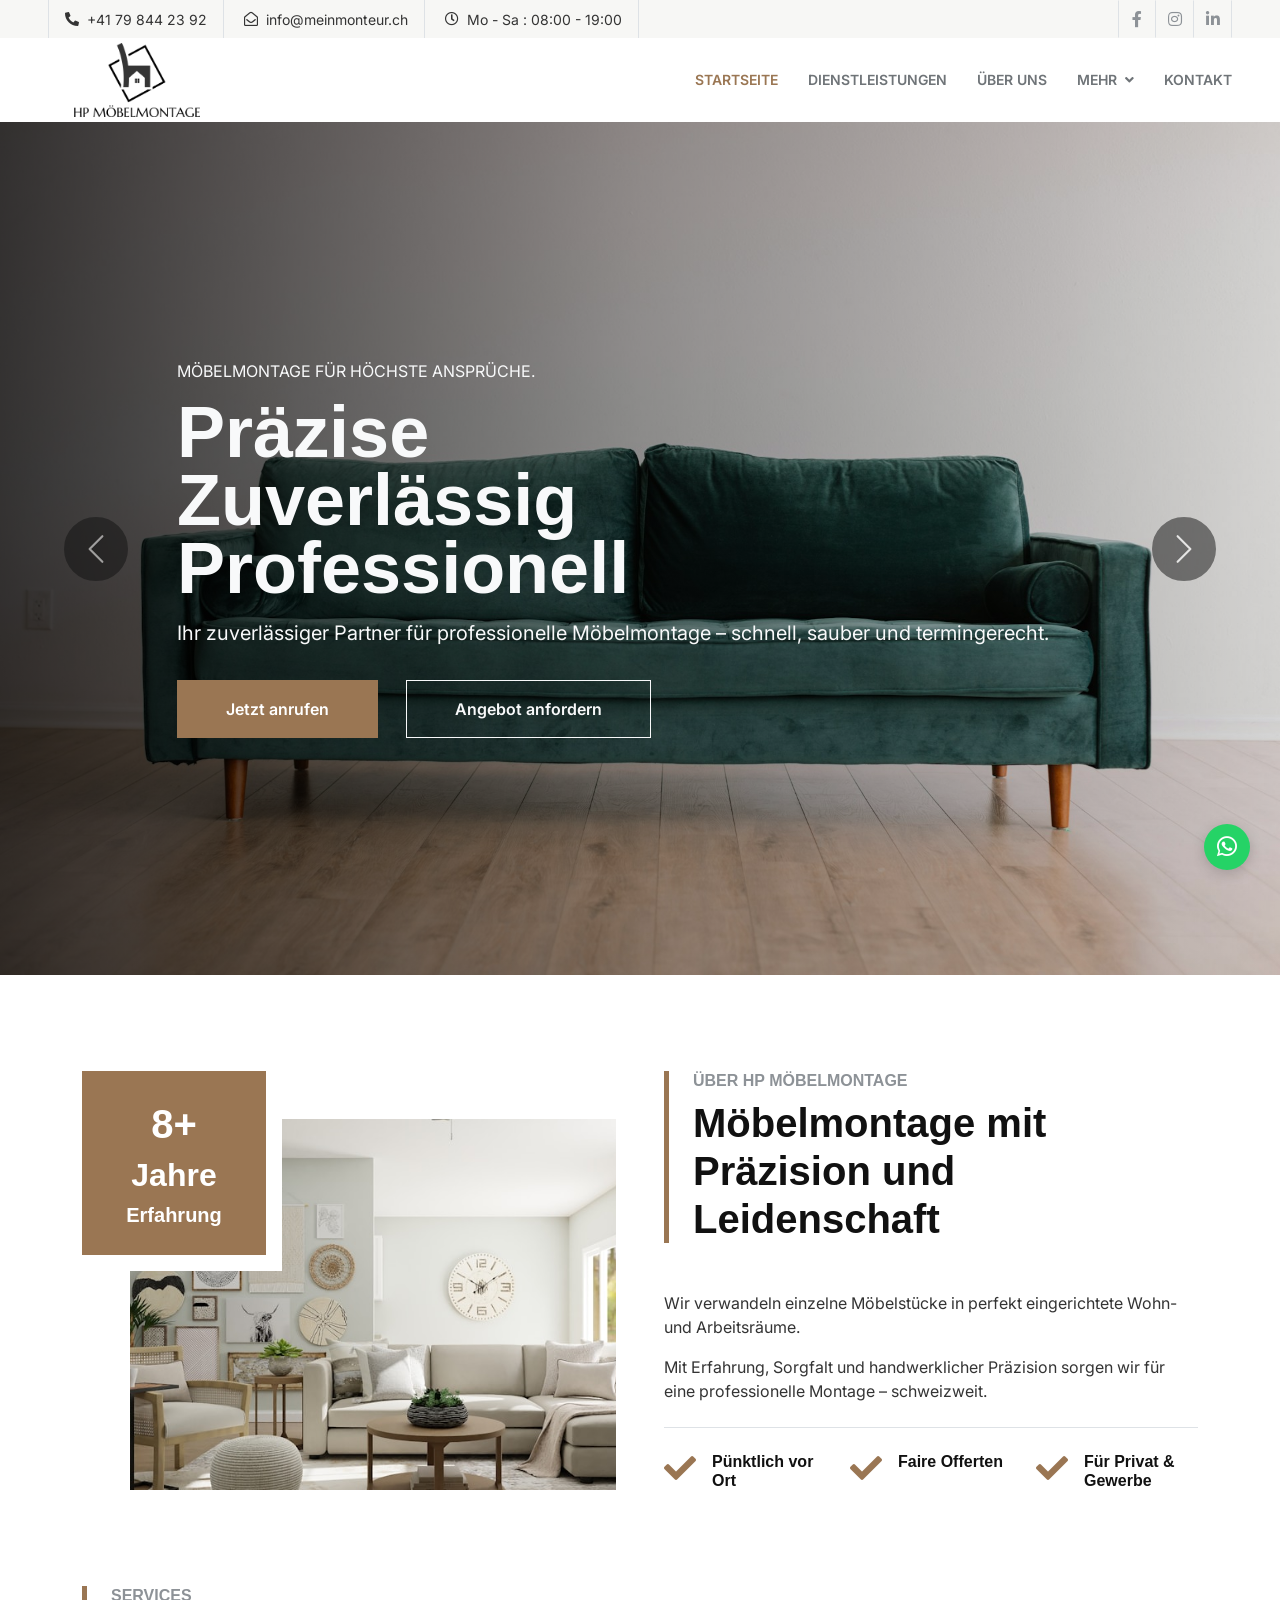
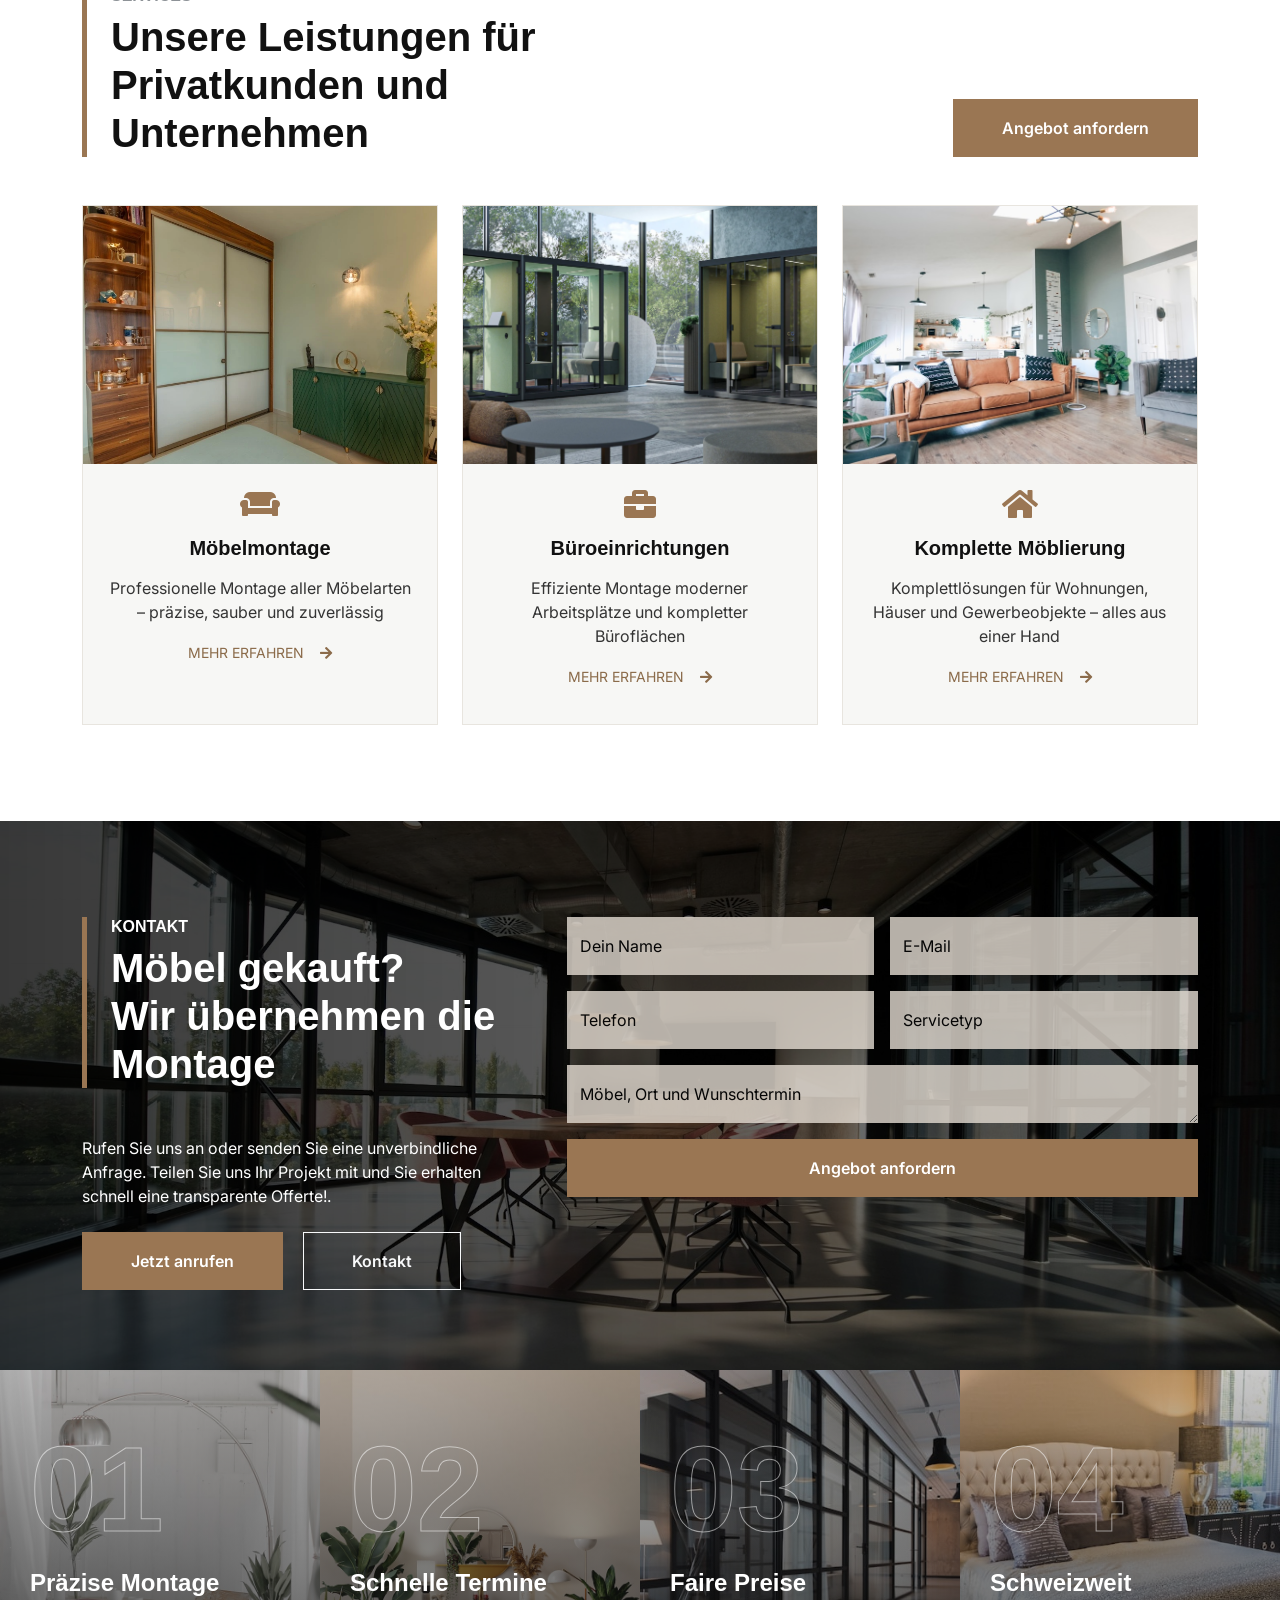
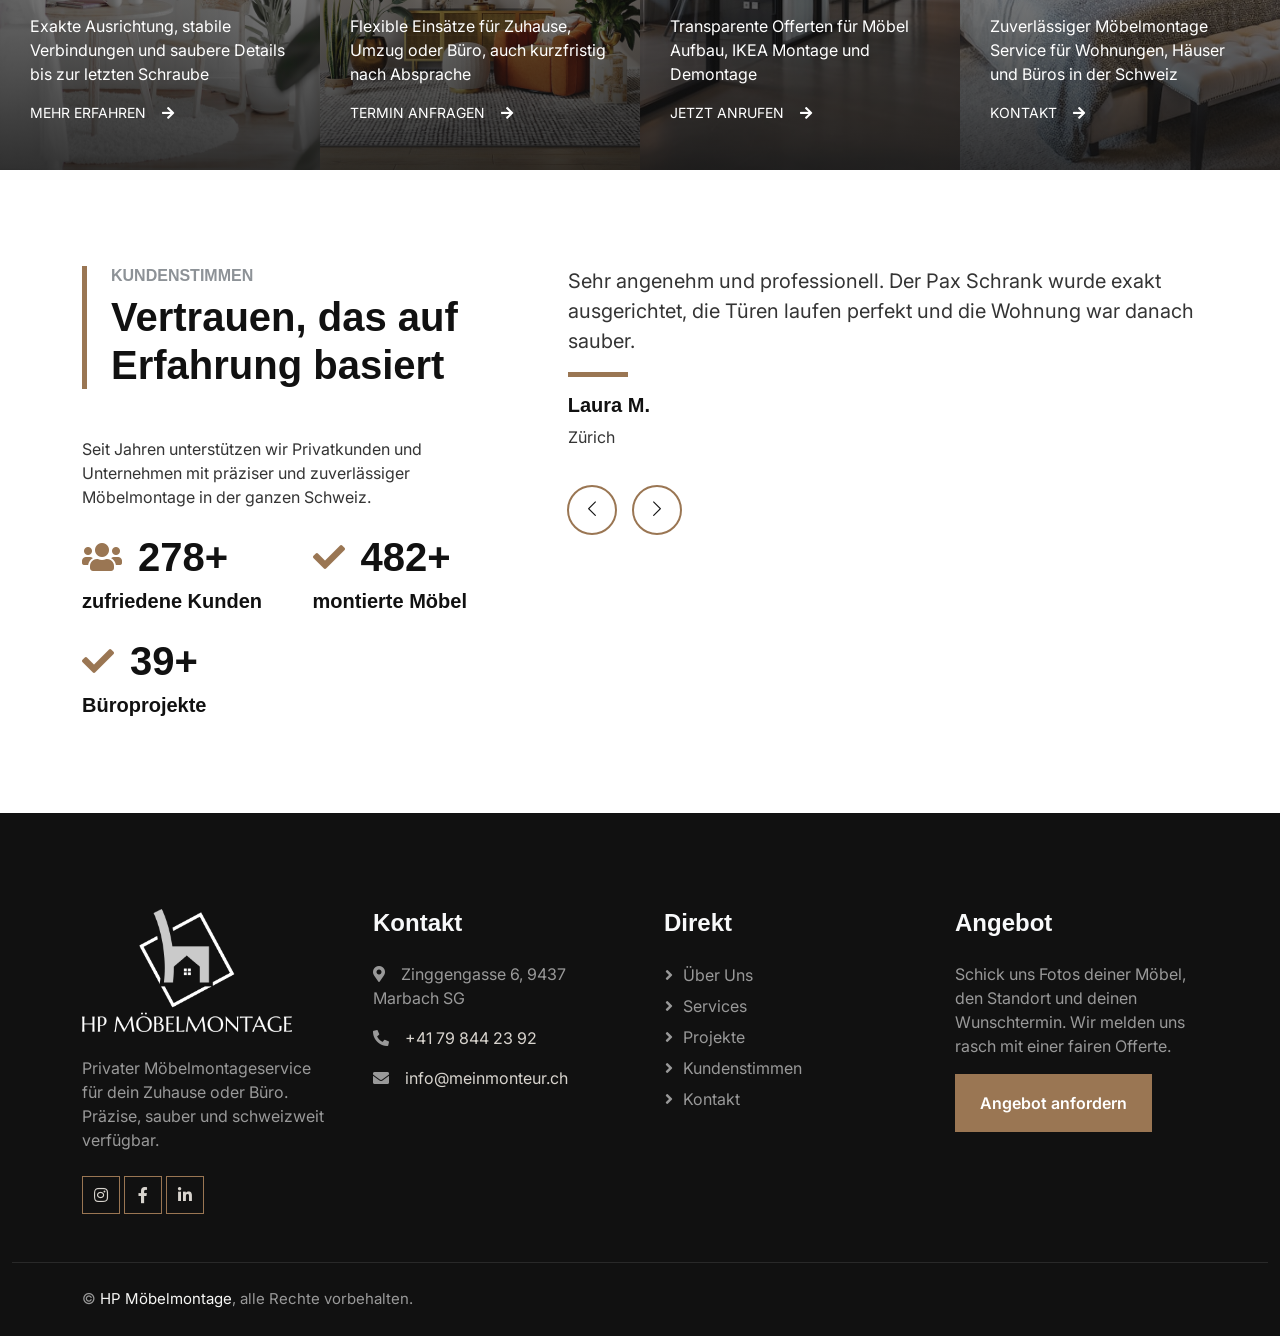
==== index.html @ d6730fd9 "Novi update finalne dorade" ====
<!DOCTYPE html>
<html lang="de-CH">
  <head>
    <meta charset="utf-8" />
    <title>HP Möbelmontage | Möbelmontage Schweiz</title>
    <meta content="width=device-width, initial-scale=1.0" name="viewport" />
    <meta content="Möbelmontage Schweiz, Möbelmonteur, Möbelmontage Service, IKEA Montage, Möbel Aufbau, Schrankmontage, Büroeinrichtung" name="keywords" />
    <meta content="HP Möbelmontage ist dein privater Möbelmontageservice in der Schweiz: schnell, zuverlässig und preiswert für Zuhause und Büro." name="description" />
    <meta property="og:title" content="HP Möbelmontage | Möbelmontage Schweiz" />
    <meta property="og:description" content="HP Möbelmontage ist dein privater Möbelmontageservice in der Schweiz: schnell, zuverlässig und preiswert für Zuhause und Büro." />
    <meta property="og:type" content="website" />
    <meta property="og:image" content="img/carousel-1.jpg" />

    <!-- Favicon -->
    <link href="img/favicon.svg" rel="icon" />

    <!-- Google Web Fonts -->
    <link rel="preconnect" href="https://fonts.googleapis.com" />
    <link rel="preconnect" href="https://fonts.gstatic.com" crossorigin />
    <link
      href="https://fonts.googleapis.com/css2?family=Inter:wght@400;500;600;700;800&display=swap"
      rel="stylesheet"
    />

    <!-- Icon Font Stylesheet -->
    <link
      href="https://cdnjs.cloudflare.com/ajax/libs/font-awesome/5.10.0/css/all.min.css"
      rel="stylesheet"
    />
    <link
      href="https://cdn.jsdelivr.net/npm/bootstrap-icons@1.4.1/font/bootstrap-icons.css"
      rel="stylesheet"
    />

    <!-- Libraries Stylesheet -->
    <link href="lib/animate/animate.min.css" rel="stylesheet" />
    <link href="lib/owlcarousel/assets/owl.carousel.min.css" rel="stylesheet" />

    <!-- Customized Bootstrap Stylesheet -->
    <link href="css/bootstrap.min.css" rel="stylesheet" />

    <!-- Template Stylesheet -->
    <link href="css/style.css" rel="stylesheet" />
    <script type="application/ld+json">
      {
        "@context": "https://schema.org",
        "@type": "LocalBusiness",
        "name": "HP Möbelmontage",
        "description": "HP Möbelmontage ist dein privater Möbelmontageservice in der Schweiz: schnell, zuverlässig und preiswert für Zuhause und Büro.",
        "url": "https://meinmonteur.ch/",
        "telephone": "+41 79 844 23 92",
        "email": "info@meinmonteur.ch",
        "areaServed": "CH",
        "address": {"@type": "PostalAddress", "streetAddress": "Zinggengasse 6", "postalCode": "9437", "addressLocality": "Marbach", "addressRegion": "SG", "addressCountry": "CH"},
        "serviceType": ["Möbelmontage Schweiz", "IKEA Montage", "Möbel Aufbau", "Schrankmontage", "Büroeinrichtung"]
      }
    </script>
  </head>

  <body>
    <!-- Spinner Start -->
    <div
      id="spinner"
      class="show bg-white position-fixed translate-middle w-100 vh-100 top-50 start-50 d-flex align-items-center justify-content-center"
    >
      <div class="spinner-grow text-primary" role="status"></div>
    </div>
    <!-- Spinner End -->

    <!-- Topbar Start -->
    <div class="container-fluid bg-light p-0">
      <div class="row gx-0 d-none d-lg-flex">
        <div class="col-lg-8 px-5 text-start">
          <div class="h-100 d-inline-flex align-items-center border-start border-end px-3">
            <small class="fa fa-phone-alt me-2"></small>
            <small>+41 79 844 23 92</small>
          </div>
          <div class="h-100 d-inline-flex align-items-center border-end px-3">
            <small class="far fa-envelope-open me-2"></small>
            <small>info@meinmonteur.ch</small>
          </div>
          <div class="h-100 d-inline-flex align-items-center border-end px-3">
            <small class="far fa-clock me-2"></small>
            <small>Mo - Sa : 08:00 - 19:00</small>
          </div>
        </div>
        <div class="col-lg-4 px-5 text-end">
          <div class="h-100 d-inline-flex align-items-center">
            <a class="btn btn-square border-end border-start" href="#"><i class="fab fa-facebook-f"></i></a>
            <a class="btn btn-square border-end" href="#"><i class="fab fa-instagram"></i></a>
            <a class="btn btn-square border-end" href="#"><i class="fab fa-linkedin-in"></i></a>
          </div>
        </div>
      </div>
    </div>
    <!-- Topbar End -->

    <!-- Navbar Start -->
    <nav class="navbar navbar-expand-lg bg-white navbar-light sticky-top px-4 px-lg-5 py-lg-0">
      <a href="index.html" class="navbar-brand d-flex align-items-center">
        <img class="brand-logo" src="img/logo/logo-web.png" alt="HP Möbelmontage Logo" />
      </a>
      <button type="button" class="navbar-toggler" data-bs-toggle="collapse" data-bs-target="#navbarCollapse">
        <span class="navbar-toggler-icon"></span>
      </button>
      <div class="collapse navbar-collapse" id="navbarCollapse">
        <div class="navbar-nav ms-auto py-3 py-lg-0">
          <a href="index.html" class="nav-item nav-link active">Startseite</a>
          <a href="service.html" class="nav-item nav-link">Dienstleistungen</a>
          <a href="about.html" class="nav-item nav-link">Über uns</a>
          <div class="nav-item dropdown">
            <a href="#" class="nav-link dropdown-toggle" data-bs-toggle="dropdown">Mehr</a>
            <div class="dropdown-menu bg-light m-0">
              <a href="moebelmontage.html" class="dropdown-item">Möbelmontage</a>
              <a href="bueroeinrichtungen.html" class="dropdown-item">Büroeinrichtungen</a>
              <a href="komplette-moeblierung.html" class="dropdown-item">Komplette Möblierung</a>
              <a href="appointment.html" class="dropdown-item">Angebot</a>
              <a href="testimonial.html" class="dropdown-item">Kundenstimmen</a>
            </div>
          </div>
          <a href="contact.html" class="nav-item nav-link">Kontakt</a>
        </div>
      </div>
    </nav>
    <!-- Navbar End -->

    <!-- Carousel Start -->
    <div class="container-fluid p-0 hero-section mb-5 wow fadeIn" data-wow-delay="0.1s">
      <div id="header-carousel" class="carousel slide" data-bs-ride="carousel">
        <div class="carousel-indicators hero-indicators">
          <button type="button" data-bs-target="#header-carousel" data-bs-slide-to="0" class="active" aria-current="true" aria-label="Slide 1"></button>
          <button type="button" data-bs-target="#header-carousel" data-bs-slide-to="1" aria-label="Slide 2"></button>
        </div>
        <div class="carousel-inner">
          <div class="carousel-item active">
            <img class="w-100" src="img/carousel-1.jpg" alt="Premium Schrankmontage in moderner Wohnung" />
            <div class="carousel-caption">
              <div class="container">
                <div class="row justify-content-center">
                  <div class="col-12 col-lg-10 hero-slide-content">
                    <div class="hero-slide-copy">
                      <p class="hero-eyebrow text-light text-uppercase animated slideInDown">MÖBELMONTAGE FÜR HÖCHSTE ANSPRÜCHE.</p>
                      <h1 class="display-2 text-light animated slideInDown">Präzise<br />Zuverlässig<br />Professionell<br /></h1>
                      <p class="hero-lead text-light animated slideInDown">Ihr zuverlässiger Partner für professionelle Möbelmontage – schnell, sauber und
termingerecht.</p>
                    </div>
                    <div class="hero-cta animated slideInDown">
                      <a href="tel:+41798442392" class="btn btn-primary py-3 px-5 me-3">Jetzt anrufen</a>
                      <a href="appointment.html" class="btn btn-outline-light py-3 px-5">Angebot anfordern</a>
                    </div>
                  </div>
                </div>
              </div>
            </div>
          </div>
          <div class="carousel-item">
            <img class="w-100" src="img/carousel-2.jpg" alt="Moderne Büroeinrichtung durch Möbelmonteur" />
            <div class="carousel-caption">
              <div class="container">
                <div class="row justify-content-center">
                  <div class="col-12 col-lg-10 hero-slide-content">
                    <div class="hero-slide-copy">
                      <p class="hero-eyebrow text-light text-uppercase animated slideInDown">Möbel Aufbau für Privatkunden und Unternehmen</p>
                      <h1 class="display-2 text-light animated slideInDown">IKEA Montage<br />Schränke<br />Büromöbel</h1>
                      <p class="hero-lead text-light animated slideInDown">Mit Präzision und Effizienz bringen wir deine Möbel in Form.</p>
                    </div>
                    <div class="hero-cta animated slideInDown">
                      <a href="tel:+41798442392" class="btn btn-primary py-3 px-5 me-3">Jetzt anrufen</a>
                      <a href="service.html" class="btn btn-outline-light py-3 px-5">Services ansehen</a>
                    </div>
                  </div>
                </div>
              </div>
            </div>
          </div>
        </div>
        <button class="carousel-control-prev" type="button" data-bs-target="#header-carousel" data-bs-slide="prev"><span class="carousel-control-prev-icon" aria-hidden="true"></span><span class="visually-hidden">Zurück</span></button>
        <button class="carousel-control-next" type="button" data-bs-target="#header-carousel" data-bs-slide="next"><span class="carousel-control-next-icon" aria-hidden="true"></span><span class="visually-hidden">Weiter</span></button>
      </div>
    </div>
    <!-- Carousel End -->

    <!-- About Start -->
    <div class="container-xxl py-5">
      <div class="container">
        <div class="row g-5">
          <div class="col-lg-6 wow fadeInUp" data-wow-delay="0.1s">
            <div class="position-relative overflow-hidden ps-5 pt-5 h-100" style="min-height: 400px">
              <img class="position-absolute w-100 h-100" src="img/about.jpg" alt="Möbelmonteur montiert hochwertige Wohnmöbel" style="object-fit: cover" />
              <div class="position-absolute top-0 start-0 bg-white pe-3 pb-3" style="width: 200px; height: 200px">
                <div class="d-flex flex-column justify-content-center text-center bg-primary h-100 p-3">
                  <h1 class="text-white">8+</h1>
                  <h2 class="text-white">Jahre</h2>
                  <h5 class="text-white mb-0">Erfahrung</h5>
                </div>
              </div>
            </div>
          </div>
          <div class="col-lg-6 wow fadeInUp" data-wow-delay="0.5s">
            <div class="h-100">
              <div class="border-start border-5 border-primary ps-4 mb-5">
                <h6 class="text-body text-uppercase mb-2">Über HP Möbelmontage</h6>
                <h1 class="display-6 mb-0">Möbelmontage mit Präzision und Leidenschaft</h1>
              </div>
              <p>Wir verwandeln einzelne Möbelstücke in perfekt eingerichtete Wohn- und Arbeitsräume.</p>
              <p class="mb-4">Mit Erfahrung, Sorgfalt und handwerklicher Präzision sorgen wir für eine professionelle
Montage – schweizweit.</p>
              <div class="border-top mt-4 pt-4">
                <div class="row g-4">
                  <div class="col-12 col-md-4 d-flex wow fadeIn" data-wow-delay="0.1s"><i class="fa fa-check fa-2x text-primary flex-shrink-0 me-3"></i><h6 class="mb-0">Pünktlich vor Ort</h6></div>
                  <div class="col-12 col-md-4 d-flex wow fadeIn" data-wow-delay="0.3s"><i class="fa fa-check fa-2x text-primary flex-shrink-0 me-3"></i><h6 class="mb-0">Faire Offerten</h6></div>
                  <div class="col-12 col-md-4 d-flex wow fadeIn" data-wow-delay="0.5s"><i class="fa fa-check fa-2x text-primary flex-shrink-0 me-3"></i><h6 class="mb-0">Für Privat & Gewerbe</h6></div>
                </div>
              </div>
            </div>
          </div>
        </div>
      </div>
    </div>
    <!-- About End -->

 

    <!-- Features Start 
    <div class="container-xxl py-5">
      <div class="container">
        <div class="row g-5">
          <div class="col-lg-6 wow fadeInUp" data-wow-delay="0.1s">
            <div class="border-start border-5 border-primary ps-4 mb-5"><h6 class="text-body text-uppercase mb-2">Warum HP Möbelmontage</h6><h1 class="display-6 mb-0">Schweizer Servicequalität für Möbel, die dauerhaft schön stehen.</h1></div>
            <p class="mb-5">Wir arbeiten diskret, strukturiert und lösungsorientiert. Dein Raum bleibt geschützt, Verpackungen werden ordentlich gebündelt und jedes Möbelstück wird geprüft, bevor wir gehen.</p>
            <div class="row gy-5 gx-4">
              <div class="col-12 col-md-6 wow fadeIn" data-wow-delay="0.1s"><div class="d-flex align-items-center mb-3"><i class="fa fa-check fa-2x text-primary flex-shrink-0 me-3"></i><h6 class="mb-0">Präzise Montage</h6></div><span>Saubere Ausrichtung von Türen, Schubladen, Fronten und Beschlägen.</span></div>
              <div class="col-12 col-md-6 wow fadeIn" data-wow-delay="0.2s"><div class="d-flex align-items-center mb-3"><i class="fa fa-check fa-2x text-primary flex-shrink-0 me-3"></i><h6 class="mb-0">Schnelle Termine</h6></div><span>Flexible Planung für neue Möbel, Umzugstage und Büroinstallationen.</span></div>
              <div class="col-12 col-md-6 wow fadeIn" data-wow-delay="0.3s"><div class="d-flex align-items-center mb-3"><i class="fa fa-check fa-2x text-primary flex-shrink-0 me-3"></i><h6 class="mb-0">Faire Preise</h6></div><span>Klare Kommunikation vor dem Einsatz, ohne unnötige Überraschungen.</span></div>
              <div class="col-12 col-md-6 wow fadeIn" data-wow-delay="0.4s"><div class="d-flex align-items-center mb-3"><i class="fa fa-check fa-2x text-primary flex-shrink-0 me-3"></i><h6 class="mb-0">Saubere Arbeit</h6></div><span>Professioneller Umgang mit Böden, Wänden und hochwertigen Oberflächen.</span></div>
            </div>
          </div>
          <div class="col-lg-6 wow fadeInUp" data-wow-delay="0.5s"><div class="position-relative overflow-hidden ps-5 pt-5 h-100" style="min-height: 400px"><img class="position-absolute w-100 h-100" src="img/feature.jpg" alt="Premium Möbelmontage in modernem Schweizer Interieur" style="object-fit: cover" /><div class="position-absolute top-0 start-0 bg-white pe-3 pb-3" style="width: 200px; height: 200px"><div class="d-flex flex-column justify-content-center text-center bg-primary h-100 p-3"><h1 class="text-white">CH</h1><h2 class="text-white">Service</h2><h5 class="text-white mb-0">schweizweit</h5></div></div></div></div>
        </div>
      </div>
    </div>
    Features End -->

    <!-- Service Start -->
    <div class="container-xxl py-5">
      <div class="container">
        <div class="row g-5 align-items-end mb-5">
          <div class="col-lg-6 wow fadeInUp" data-wow-delay="0.1s"><div class="border-start border-5 border-primary ps-4"><h6 class="text-body text-uppercase mb-2">Services</h6><h1 class="display-6 mb-0">Unsere Leistungen für Privatkunden und Unternehmen</h1></div></div>
          <div class="col-lg-6 text-lg-end wow fadeInUp" data-wow-delay="0.3s"><a class="btn btn-primary py-3 px-5" href="appointment.html">Angebot anfordern</a></div>
        </div>
        <div class="row g-4 justify-content-center">
          <div class="col-lg-4 col-md-6 wow fadeInUp" data-wow-delay="0.1s">
            <div class="service-item bg-light overflow-hidden h-100">
              <img class="img-fluid" src="img/kleidersch%C3%A4nke%20%28ormai%29%201-3%20podstranica/Screenshot%202026-06-04%20151117.png" alt="Möbelmontage durch HP Möbelmontage" />
              <div class="service-text position-relative text-center h-100 p-4">
                <i class="fa fa-couch fa-2x text-primary mb-3"></i>
                <h5 class="mb-3">Möbelmontage</h5>
                <p>Professionelle Montage aller Möbelarten – präzise, sauber und zuverlässig</p>
                <a class="small" href="moebelmontage.html">MEHR ERFAHREN<i class="fa fa-arrow-right ms-3"></i></a>
              </div>
            </div>
          </div>
          <div class="col-lg-4 col-md-6 wow fadeInUp" data-wow-delay="0.3s">
            <div class="service-item bg-light overflow-hidden h-100">
              <img class="img-fluid" src="img/b%C3%BCro%20einrichtungen%202-3%20podtranica/Screenshot%202026-06-01%20161310.png" alt="Büroeinrichtungen durch HP Möbelmontage" />
              <div class="service-text position-relative text-center h-100 p-4">
                <i class="fa fa-briefcase fa-2x text-primary mb-3"></i>
                <h5 class="mb-3">Büroeinrichtungen</h5>
                <p>Effiziente Montage moderner Arbeitsplätze und kompletter Büroflächen</p>
                <a class="small" href="bueroeinrichtungen.html">MEHR ERFAHREN<i class="fa fa-arrow-right ms-3"></i></a>
              </div>
            </div>
          </div>
          <div class="col-lg-4 col-md-6 wow fadeInUp" data-wow-delay="0.5s">
            <div class="service-item bg-light overflow-hidden h-100">
              <img class="img-fluid" src="img/team-1.jpg" alt="Komplette Möblierung durch HP Möbelmontage" />
              <div class="service-text position-relative text-center h-100 p-4">
                <i class="fa fa-home fa-2x text-primary mb-3"></i>
                <h5 class="mb-3">Komplette Möblierung</h5>
                <p>Komplettlösungen für Wohnungen, Häuser und Gewerbeobjekte – alles aus einer Hand</p>
                <a class="small" href="komplette-moeblierung.html">MEHR ERFAHREN<i class="fa fa-arrow-right ms-3"></i></a>
              </div>
            </div>
          </div>
        </div>
      </div>
    </div>
    <!-- Service End -->

    <!-- Appointment Start -->
    <div class="container-fluid appointment my-5 py-5 wow fadeIn" data-wow-delay="0.1s">
      <div class="container py-5">
        <div class="row g-5">
          <div class="col-lg-5 col-md-6 wow fadeIn" data-wow-delay="0.3s">
            <div class="border-start border-5 border-primary ps-4 mb-5"><h6 class="text-white text-uppercase mb-2">Kontakt</h6><h1 class="display-6 text-white mb-0">Möbel gekauft? <br> Wir übernehmen die Montage</h1></div>
            <p class="text-white mb-4">Rufen Sie uns an oder senden Sie eine unverbindliche Anfrage. Teilen Sie uns Ihr Projekt
mit und Sie erhalten schnell eine transparente Offerte!.</p>
            <a class="btn btn-primary py-3 px-5 me-3" href="tel:+41798442392">Jetzt anrufen</a>
            <a class="btn btn-outline-light py-3 px-5" href="contact.html">Kontakt</a>
          </div>
          <div style="color: #050505 !important;" class="col-lg-7 col-md-6 wow fadeIn" data-wow-delay="0.5s">
            <form>
              <div class="row g-3">
                <div class="col-sm-6"><div  class="form-floating"><input style="opacity: 80%; background-color: rgb(228, 220, 210) !important;" type="text" class="form-control bg-dark border-0" id="gname" placeholder="Name" /><label for="gname">Dein Name</label></div></div>
                <div class="col-sm-6"><div class="form-floating"><input style="opacity: 80%; background-color: rgb(228, 220, 210) !important;" type="email" class="form-control bg-dark border-0" id="gmail" placeholder="E-Mail" /><label for="gmail">E-Mail</label></div></div>
                <div class="col-sm-6"><div class="form-floating"><input style="opacity: 80%; background-color: rgb(228, 220, 210) !important;" type="text" class="form-control bg-dark border-0" id="cname" placeholder="Telefon" /><label for="cname">Telefon</label></div></div>
                <div class="col-sm-6"><div class="form-floating"><input style="opacity: 80%; background-color: rgb(228, 220, 210) !important;" type="text" class="form-control bg-dark border-0" id="cage" placeholder="Service" /><label for="cage">Servicetyp</label></div></div>
                <div class="col-12"><div class="form-floating"><textarea style="opacity: 80%; background-color: rgb(228, 220, 210) !important;" class="form-control bg-dark border-0" placeholder="Nachricht" id="message" style="height: 100px"></textarea><label for="message">Möbel, Ort und Wunschtermin</label></div></div>
                <div class="col-12"><button class="btn btn-primary w-100 py-3" type="submit">Angebot anfordern</button></div>
              </div>
            </form>
          </div>
        </div>
      </div>
    </div>
    <!-- Appointment End -->

    <!-- Team Start
    <div class="container-xxl py-5">
      <div class="container">
        <div class="row g-5 align-items-end mb-5">
          <div class="col-lg-6 wow fadeInUp" data-wow-delay="0.1s"><div class="border-start border-5 border-primary ps-4"><h6 class="text-body text-uppercase mb-2">Ausgewählte Projekte</h6><h1 class="display-6 mb-0">Fertig montierte Möbel für moderne Schweizer Räume.</h1></div></div>
          <div class="col-lg-6 wow fadeInUp" data-wow-delay="0.3s"><p class="mb-0">Eine ruhige Auswahl typischer Einsätze: Schrankmontage, Büroeinrichtungen, Schlafzimmermöbel und komplette Wohnlösungen.</p></div>
        </div>
        <div class="row g-4">
          <div class="col-lg-4 col-md-6 wow fadeInUp" data-wow-delay="0.1s"><div class="team-item position-relative"><img class="img-fluid" src="img/team-1.jpg" alt="Montierter Garderobenschrank in heller Wohnung" /><div class="team-text bg-white p-4"><h5>Garderobenschrank</h5><span>Zürich</span></div></div></div>
          <div class="col-lg-4 col-md-6 wow fadeInUp" data-wow-delay="0.3s"><div class="team-item position-relative"><img class="img-fluid" src="img/team-2.jpg" alt="Moderne Büroarbeitsplätze nach Möbelmontage" /><div class="team-text bg-white p-4"><h5>Büroeinrichtung</h5><span>Bern</span></div></div></div>
          <div class="col-lg-4 col-md-6 wow fadeInUp" data-wow-delay="0.5s"><div class="team-item position-relative"><img class="img-fluid" src="img/team-3.jpg" alt="Fertig aufgebautes Schlafzimmer mit Bett und Schrank" /><div class="team-text bg-white p-4"><h5>Schlafzimmer</h5><span>Luzern</span></div></div></div>
        </div>
      </div>
    </div>
      Team End -->



        <!-- Facts Start -->
    <div  style="margin-top: -5% !important;" class="container-fluid my-5 p-0">
      <div class="row g-0">
        <div class="col-xl-3 col-sm-6 wow fadeIn" data-wow-delay="0.1s"><div class="facts-item"><img src="img/fact-1.jpg" alt="Fertig montierter Einbauschrank in moderner Wohnung" /><div class="facts-overlay"><h1 class="display-1">01</h1><h4 class="text-white mb-3">Präzise Montage</h4><p class="text-white">Exakte Ausrichtung, stabile Verbindungen und saubere Details bis zur letzten Schraube</p><a class="text-white small" href="service.html">MEHR ERFAHREN<i class="fa fa-arrow-right ms-3"></i></a></div></div></div>
        <div class="col-xl-3 col-sm-6 wow fadeIn" data-wow-delay="0.3s"><div class="facts-item"><img src="img/fact-2.jpg" alt="Hochwertige Wohnzimmermöbel nach der Montage" /><div class="facts-overlay"><h1 class="display-1">02</h1><h4 class="text-white mb-3">Schnelle Termine</h4><p class="text-white">Flexible Einsätze für Zuhause, Umzug oder Büro, auch kurzfristig nach Absprache</p><a class="text-white small" href="https://wa.me/41798442392">TERMIN ANFRAGEN<i class="fa fa-arrow-right ms-3"></i></a></div></div></div>
        <div class="col-xl-3 col-sm-6 wow fadeIn" data-wow-delay="0.5s"><div class="facts-item"><img src="img/fact-3.jpg" alt="Modernes Büro mit montierten Arbeitsplätzen" /><div class="facts-overlay"><h1 class="display-1">03</h1><h4 class="text-white mb-3">Faire Preise</h4><p class="text-white">Transparente Offerten für Möbel Aufbau, IKEA Montage und Demontage</p><a class="text-white small" href="tel:+41798442392">JETZT ANRUFEN<i class="fa fa-arrow-right ms-3"></i></a></div></div></div>
        <div class="col-xl-3 col-sm-6 wow fadeIn" data-wow-delay="0.7s"><div class="facts-item"><img src="img/fact-4.jpg" alt="Schlafzimmer mit fertig aufgebautem Bett und Schrank" /><div class="facts-overlay"><h1 class="display-1">04</h1><h4 class="text-white mb-3">Schweizweit</h4><p class="text-white">Zuverlässiger Möbelmontage Service für Wohnungen, Häuser und Büros in der Schweiz</p><a class="text-white small" href="contact.html">KONTAKT<i class="fa fa-arrow-right ms-3"></i></a></div></div></div>
      </div>
    </div>
    <!-- Facts End -->

    <!-- Testimonial Start -->
    <div class="container-xxl py-5">
      <div class="container">
        <div class="row g-5">
          <div class="col-lg-5 wow fadeInUp" data-wow-delay="0.1s">
            <div class="border-start border-5 border-primary ps-4 mb-5"><h6 class="text-body text-uppercase mb-2">Kundenstimmen</h6><h1 class="display-6 mb-0">Vertrauen, das auf Erfahrung basiert</h1></div>
            <p class="mb-4">Seit Jahren unterstützen wir Privatkunden und Unternehmen mit präziser und
zuverlässiger Möbelmontage in der ganzen Schweiz.</p>
            <div class="row g-4"><div class="col-sm-6"><div class="d-flex align-items-center mb-2"><i class="fa fa-users fa-2x text-primary flex-shrink-0"></i><h1 class="ms-3 mb-0">278+</h1></div><h5 class="mb-0">zufriedene Kunden</h5></div><div class="col-sm-6"><div class="d-flex align-items-center mb-2"><i class="fa fa-check fa-2x text-primary flex-shrink-0"></i><h1 class="ms-3 mb-0">482+</h1></div><h5 class="mb-0">montierte Möbel</h5></div> <div class="col-sm-6"><div class="d-flex align-items-center mb-2"><i class="fa fa-check fa-2x text-primary flex-shrink-0"></i><h1 class="ms-3 mb-0">39+</h1></div><h5 class="mb-0">Büroprojekte</h5></div></div>
          </div>
          <div class="col-lg-7 wow fadeInUp" data-wow-delay="0.5s">
            <div class="owl-carousel testimonial-carousel">
              <div class="testimonial-item"><p class="fs-5">Sehr angenehm und professionell. Der Pax Schrank wurde exakt ausgerichtet, die Türen laufen perfekt und die Wohnung war danach sauber.</p><div class="bg-primary mb-3" style="width: 60px; height: 5px"></div><h5>Laura M.</h5><span>Zürich</span></div>
              <div class="testimonial-item"><p class="fs-5">Für unser Büro wurden mehrere Arbeitsplätze professionell montiert. Die Arbeit war sauber, termingerecht und absolut zuverlässig. Gerne wieder.</p><div class="bg-primary mb-3" style="width: 60px; height: 5px"></div><h5>Daniel R.</h5><span>Basel</span></div>
              <div class="testimonial-item"><p class="fs-5">Sehr unkomplizierter Ablauf, sehr speditiver Monteur mit hoher Arbeitsqualität – kann Herr Haris P. sehr weiterempfehlen.</p><div class="bg-primary mb-3" style="width: 60px; height: 5px"></div><h5>Sarah</h5></div>
              <div class="testimonial-item"><p class="fs-5">Der Mann ist Spitze. Sehr professionell und sehr schnell hat er den Schrank zusammengebaut. Ich kann ihn nur weiterempfehlen.</p><div class="bg-primary mb-3" style="width: 60px; height: 5px"></div><h5>Jasmin</h5></div>
              <div class="testimonial-item"><p class="fs-5">Sympathischer Typ, Haris arbeitet sauber und schnell. Top.</p><div class="bg-primary mb-3" style="width: 60px; height: 5px"></div><h5>Arbion</h5></div>
              <div class="testimonial-item"><p class="fs-5">Superfreundlicher, kompetenter Monteur. Hat die von uns gewünschte Arbeit in kürzester Zeit hervorragend erledigt! Absolut empfehlenswert!</p><div class="bg-primary mb-3" style="width: 60px; height: 5px"></div><h5>Kathrin</h5></div>
              <div class="testimonial-item"><p class="fs-5">Alles tip top, mega freundlich und saubere Arbeit! Gerne wieder! Danke für den kurzfristigen Einsatz!</p><div class="bg-primary mb-3" style="width: 60px; height: 5px"></div><h5>Nadine</h5></div>
              <div class="testimonial-item"><p class="fs-5">Der professionellste und erfahrenste Schreiner. Haris ist sorgfältig, sehr ordentlich und arbeitet schnell.</p><div class="bg-primary mb-3" style="width: 60px; height: 5px"></div><h5>Anele</h5></div>
              <div class="testimonial-item"><p class="fs-5">Sehr gut. Zuverlässig, freundlich und kompetent. Vielen Dank.</p><div class="bg-primary mb-3" style="width: 60px; height: 5px"></div><h5>Aurelia</h5></div>
              <div class="testimonial-item"><p class="fs-5">Sehr professionell und sehr gute Arbeit, macht alles sehr genau und sauber. Wir sind sehr zufrieden und empfehlen Haris weiter. Alles unkompliziert, sehr spontan und sehr sympathisch. Vielen Dank!</p><div class="bg-primary mb-3" style="width: 60px; height: 5px"></div><h5>Andrea</h5></div>
              <div class="testimonial-item"><p class="fs-5">Die Möbelmontage verlief reibungslos. Denn Haris erlebten wir als sehr pünktlich, organisiert und seine Arbeit war sehr effizient. Wir sind mit dem Endergebnis unserer fertig aufgebauten Möbel sehr zufrieden.</p><div class="bg-primary mb-3" style="width: 60px; height: 5px"></div><h5>Sanaa</h5></div>
              <div class="testimonial-item"><p class="fs-5">Hat alles hervorragend geklappt! Flexibel, pünktlich und bei der Montage definitiv ein Profi. Der Kleiderschrank war in Rekordzeit in einwandfreier Qualität aufgebaut. Vielen Dank, gerne wieder mal!</p><div class="bg-primary mb-3" style="width: 60px; height: 5px"></div><h5>Marco</h5></div>
              <div class="testimonial-item"><p class="fs-5">Unkompliziert, schnell, sauber.</p><div class="bg-primary mb-3" style="width: 60px; height: 5px"></div><h5>Lili</h5></div>
              <div class="testimonial-item"><p class="fs-5">Die Montage ist sehr gut verlaufen. Haris war sehr kompetent und freundlich. Ich bin sehr zufrieden. Wirklich empfehlenswert.</p><div class="bg-primary mb-3" style="width: 60px; height: 5px"></div><h5>Vanja</h5></div>
            </div>
          </div>
        </div>
      </div>
    </div>
    <!-- Testimonial End -->

    <!-- Footer Start -->
    <div class="container-fluid bg-dark footer mt-5 pt-5 wow fadeIn" data-wow-delay="0.1s">
      <div class="container py-5">
        <div class="row g-5">
          <div class="col-lg-3 col-md-6">
            <img class="footer-logo mb-4" src="img/logo/logo-web.png" alt="HP Möbelmontage Logo" />
            <p>Privater Möbelmontageservice für dein Zuhause oder Büro. Präzise, sauber und schweizweit verfügbar.</p>
            <div class="d-flex pt-2">
              <a class="btn btn-square btn-outline-primary me-1" href="#"><i class="fab fa-instagram"></i></a>
              <a class="btn btn-square btn-outline-primary me-1" href="#"><i class="fab fa-facebook-f"></i></a>
              <a class="btn btn-square btn-outline-primary me-0" href="#"><i class="fab fa-linkedin-in"></i></a>
            </div>
          </div>
          <div class="col-lg-3 col-md-6">
            <h4 class="text-light mb-4">Kontakt</h4>
            <p><i class="fa fa-map-marker-alt me-3"></i>Zinggengasse 6, 9437 Marbach SG</p>
            <p><i class="fa fa-phone-alt me-3"></i><a href="tel:+41798442392">+41 79 844 23 92</a></p>
            <p><i class="fa fa-envelope me-3"></i><a href="mailto:info@meinmonteur.ch">info@meinmonteur.ch</a></p>
          </div>
          <div class="col-lg-3 col-md-6">
            <h4 class="text-light mb-4">Direkt</h4>
            <a class="btn btn-link" href="about.html">Über uns</a>
            <a class="btn btn-link" href="service.html">Services</a>
            <a class="btn btn-link" href="team.html">Projekte</a>
            <a class="btn btn-link" href="testimonial.html">Kundenstimmen</a>
            <a class="btn btn-link" href="contact.html">Kontakt</a>
          </div>
          <div class="col-lg-3 col-md-6">
            <h4 class="text-light mb-4">Angebot</h4>
            <p>Schick uns Fotos deiner Möbel, den Standort und deinen Wunschtermin. Wir melden uns rasch mit einer fairen Offerte.</p>
            <a href="appointment.html" class="btn btn-primary py-3 px-4">Angebot anfordern</a>
          </div>
        </div>
      </div>
      <div class="container-fluid copyright">
        <div class="container">
          <div class="row">
            <div class="col-12 text-center text-md-start">
              &copy; <a href="index.html">HP Möbelmontage</a>, alle Rechte vorbehalten.
            </div>
          </div>
        </div>
      </div>
    </div>
    <!-- Footer End -->

    <!-- Back to Top -->
    <a href="#" class="btn btn-lg btn-primary btn-lg-square back-to-top"
      ><i class="bi bi-arrow-up"></i
    ></a>

    <!-- JavaScript Libraries -->
    <script src="https://code.jquery.com/jquery-3.4.1.min.js"></script>
    <script src="https://cdn.jsdelivr.net/npm/bootstrap@5.0.0/dist/js/bootstrap.bundle.min.js"></script>
    <script src="lib/wow/wow.min.js"></script>
    <script src="lib/easing/easing.min.js"></script>
    <script src="lib/waypoints/waypoints.min.js"></script>
    <script src="lib/owlcarousel/owl.carousel.min.js"></script>

    <!-- Template Javascript -->
    <script src="js/main.js"></script>
  </body>
</html>
---- css/style.css ----
/********** Template CSS **********/
:root {
    --primary: #9A7653;
    --secondary: #6F7478;
    --light: #F7F7F5;
    --dark: #111111;
    --wood: #8B6B4A;
    --ink: #111111;
    --line: #E8E5DF;
}

body {
    font-family: "Inter", Arial, sans-serif;
    color: #343434;
    background: #FFFFFF;
    letter-spacing: 0;
}

h1,
h2,
h3,
h4,
h5,
h6,
.navbar-brand h1 {
    color: var(--ink);
    font-weight: 700;
    letter-spacing: 0;
}

a {
    color: var(--wood);
}

a:hover {
    color: #111111;
}

.text-primary {
    color: var(--primary) !important;
}

.bg-primary {
    background-color: var(--primary) !important;
}

.border-primary {
    border-color: var(--primary) !important;
}

.bg-dark {
    background-color: var(--dark) !important;
}

.bg-light {
    background-color: var(--light) !important;
}

.back-to-top {
    position: fixed;
    display: none;
    right: 30px;
    bottom: 30px;
    z-index: 99;
}

.whatsapp-float {
    position: fixed;
    right: 30px;
    bottom: 30px;
    z-index: 99;
    display: flex;
    align-items: center;
    justify-content: center;
    width: 46px;
    height: 46px;
    background-color: #25D366;
    color: #FFFFFF;
    border-radius: 50%;
    font-size: 1.45rem;
    box-shadow: 0 4px 14px rgba(0, 0, 0, .18);
    transition: bottom .25s ease, transform .25s ease, box-shadow .25s ease;
}

.whatsapp-float.is-raised {
    bottom: 88px;
}

.whatsapp-float:hover {
    color: #FFFFFF;
    transform: translateY(-2px);
    box-shadow: 0 6px 18px rgba(0, 0, 0, .24);
}

@media (max-width: 768px) {
    .back-to-top {
        right: 20px;
        bottom: max(20px, env(safe-area-inset-bottom));
    }

    .whatsapp-float {
        right: 20px;
        bottom: max(20px, env(safe-area-inset-bottom));
        width: 44px;
        height: 44px;
        font-size: 1.35rem;
    }

    .whatsapp-float.is-raised {
        bottom: max(78px, calc(58px + env(safe-area-inset-bottom)));
    }
}


.about-quote {
    margin: 0;
    padding-left: 1rem;
    border-left: 3px solid var(--primary);
    font-size: 1.05rem;
    font-style: italic;
    line-height: 1.65;
    color: var(--ink);
}

.about-signature {
    display: block;
    max-width: 170px;
    width: 100%;
    height: auto;
}

.about-experience-badge {
    width: 200px;
    height: 200px;
}

@media (max-width: 767.98px) {
    .about-image-wrap {
        padding-top: 1.25rem !important;
        padding-left: 1.25rem !important;
    }

    .about-experience-badge {
        width: 118px;
        height: 118px;
    }

    .about-experience-badge .pe-3 {
        padding-right: 0.5rem !important;
    }

    .about-experience-badge .pb-3 {
        padding-bottom: 0.5rem !important;
    }

    .about-experience-badge .p-3 {
        padding: 0.65rem !important;
    }

    .about-experience-badge h1 {
        font-size: 1.35rem;
    }

    .about-experience-badge h2 {
        font-size: 0.95rem;
    }

    .about-experience-badge h5 {
        font-size: 0.62rem;
    }
}


/*** Spinner ***/
#spinner {
    opacity: 0;
    visibility: hidden;
    transition: opacity .5s ease-out, visibility 0s linear .5s;
    z-index: 99999;
}

#spinner.show {
    transition: opacity .5s ease-out, visibility 0s linear 0s;
    visibility: visible;
    opacity: 1;
}


/*** Button ***/
.btn {
    font-weight: 600;
    transition: .5s;
    border-radius: 0;
    letter-spacing: 0;
}

.btn.btn-primary,
.btn.btn-outline-primary:hover {
    color: #FFFFFF;
}

.btn-primary {
    background-color: var(--primary);
    border-color: var(--primary);
}

.btn-primary:hover,
.btn-primary:focus {
    background-color: #111111;
    border-color: #111111;
}

.btn-outline-primary {
    color: var(--primary);
    border-color: var(--primary);
}

.btn-outline-light:hover {
    color: var(--dark);
}

.btn-square {
    width: 38px;
    height: 38px;
}

.btn-sm-square {
    width: 32px;
    height: 32px;
}

.btn-lg-square {
    width: 48px;
    height: 48px;
}

.btn-square,
.btn-sm-square,
.btn-lg-square {
    padding: 0;
    display: flex;
    align-items: center;
    justify-content: center;
    font-weight: normal;
}


/*** Navbar ***/
.navbar.sticky-top {
    top: -100px;
    transition: .5s;
}

.brand-logo {
    display: block;
    width: 178px;
    height: 74px;
    object-fit: contain;
}

.footer-logo {
    display: block;
    width: 210px;
    max-width: 100%;
    height: auto;
    filter: invert(1);
}

.navbar .navbar-nav .nav-link {
    margin-left: 30px;
    padding: 25px 0;
    color: var(--secondary);
    font-size: 14px;
    font-weight: 600;
    text-transform: uppercase;
    outline: none;
}

.navbar .navbar-nav .nav-link:hover,
.navbar .navbar-nav .nav-link.active {
    color: var(--primary);
}

.navbar .dropdown-toggle::after {
    border: none;
    content: "\f107";
    font-family: "Font Awesome 5 Free";
    font-weight: 900;
    vertical-align: middle;
    margin-left: 8px;
}

@media (max-width: 991.98px) {
    .brand-logo {
        width: 100px;
        height: 60px;
    }

    .navbar .navbar-nav .nav-link  {
        margin-left: 0;
        padding: 10px 0;
    }

    .navbar .navbar-nav {
        margin-top: 25px;
        border-top: 1px solid #EEEEEE;
    }
}

@media (min-width: 992px) {
    .navbar .nav-item .dropdown-menu {
        display: block;
        border: none;
        margin-top: 0;
        top: 150%;
        right: 0;
        opacity: 0;
        visibility: hidden;
        transition: .5s;
    }

    .navbar .nav-item:hover .dropdown-menu {
        top: 100%;
        visibility: visible;
        transition: .5s;
        opacity: 1;
    }
}


/*** Header ***/
.carousel-caption {
    top: 0;
    left: 0;
    right: 0;
    bottom: 0;
    display: flex;
    align-items: center;
    text-align: start;
    background: linear-gradient(90deg, rgba(0, 0, 0, .76), rgba(0, 0, 0, .36), rgba(0, 0, 0, .12));
    z-index: 1;
}

#header-carousel .carousel-item img {
    min-height: 720px;
    object-fit: cover;
}

.carousel-caption h1 {
    font-weight: 800;
    line-height: .94;
}

.hero-cta {
    display: flex;
    flex-wrap: wrap;
    align-items: center;
    gap: 0.75rem;
}

.hero-indicators {
    display: none;
}

.hero-eyebrow {
    margin-bottom: 1rem;
}

.hero-slide-copy h1 {
    margin-bottom: 1rem !important;
}

.hero-lead {
    font-size: 1.25rem;
    margin-bottom: 1.5rem;
    padding-bottom: 0.5rem;
}

.carousel-control-prev,
.carousel-control-next {
    width: 15%;
}

.carousel-control-prev-icon,
.carousel-control-next-icon {
    width: 4rem;
    height: 4rem;
    background-color: var(--dark);
    border: 15px solid var(--dark);
    border-radius: 50%;
}

.carousel-caption .breadcrumb-item+.breadcrumb-item::before {
    content: "\f111";
    font-family: "Font Awesome 5 Free";
    font-weight: 900;
    color: var(--primary);
}

@media (max-width: 768px) {
    .hero-section {
        margin-bottom: 2rem !important;
    }

    #header-carousel,
    #header-carousel .carousel-inner,
    #header-carousel .carousel-item {
        min-height: 82svh;
    }

    #header-carousel .carousel-item {
        position: relative;
    }
    
    #header-carousel .carousel-item img {
        position: absolute;
        inset: 0;
        width: 100%;
        height: 100%;
        object-fit: cover;
        object-position: center 28%;
        min-height: 100svh;
    }

    .carousel-caption {
        background: linear-gradient(
            to top,
            rgba(0, 0, 0, .92) 0%,
            rgba(0, 0, 0, .72) 32%,
            rgba(0, 0, 0, .28) 58%,
            rgba(0, 0, 0, .08) 100%
        );
        align-items: flex-end;
        justify-content: flex-end;
        padding: 0 0 max(2rem, env(safe-area-inset-bottom));
    }

    .carousel-caption .container {
        padding-left: 1.75rem;
        padding-right: 1.75rem;
    }

    .carousel-caption .hero-slide-content {
        display: flex;
        flex-direction: column;
        gap: 1.75rem;
        width: 100%;
        max-width: none;
        padding-bottom: 0.25rem;
    }

    .carousel-caption .hero-slide-copy {
        display: flex;
        flex-direction: column;
        gap: 1.1rem;
    }

    .carousel-caption .hero-slide-copy h1 {
        margin-bottom: 0 !important;
    }

    .carousel-caption .hero-eyebrow {
        display: flex;
        align-items: center;
        gap: 0.75rem;
        margin: 0;
        font-size: 0.65rem;
        font-weight: 600;
        line-height: 1.45;
        letter-spacing: 0.12em;
        color: rgba(255, 255, 255, .88) !important;
    }

    .carousel-caption .hero-eyebrow::before {
        content: "";
        width: 1.75rem;
        height: 2px;
        background: var(--primary);
        flex-shrink: 0;
    }

    .carousel-caption h1 {
        font-size: clamp(2rem, 9.5vw, 2.65rem);
        line-height: 1.08;
        margin: 0 !important;
        letter-spacing: -0.02em;
    }

    .carousel-caption .hero-lead {
        margin: 0;
        padding: 0;
        max-width: 20rem;
        font-size: 1rem;
        line-height: 1.65;
        color: rgba(255, 255, 255, .82) !important;
    }

    .carousel-caption .hero-cta {
        display: grid;
        grid-template-columns: repeat(2, minmax(0, 1fr));
        gap: 0.75rem;
        width: 100%;
        max-width: none;
        margin-bottom: 2.25rem;
    }

    .carousel-caption .hero-cta .btn {
        display: inline-flex;
        justify-content: center;
        align-items: center;
        width: 100%;
        min-height: 3rem;
        margin: 0 !important;
        padding: 0.7rem 0.75rem !important;
        font-size: 0.8125rem;
        font-weight: 600;
        line-height: 1.25;
        text-align: center;
    }

    .carousel-caption .hero-cta .btn-primary {
        box-shadow: 0 10px 24px rgba(0, 0, 0, .22);
    }

    .carousel-caption .hero-cta .btn-outline-light {
        background: rgba(255, 255, 255, .1);
        border-color: rgba(255, 255, 255, .45);
        color: #FFFFFF;
        backdrop-filter: blur(4px);
    }

    .hero-indicators {
        display: flex;
        justify-content: center;
        gap: 0.45rem;
        margin: 0;
        bottom: max(1.1rem, env(safe-area-inset-bottom));
        z-index: 4;
    }

    .hero-indicators [data-bs-target] {
        width: 1.65rem;
        height: 3px;
        margin: 0;
        border: 0;
        border-radius: 999px;
        opacity: .45;
        background-color: #FFFFFF;
        transition: width .25s ease, opacity .25s ease;
    }

    .hero-indicators .active {
        width: 2.35rem;
        opacity: 1;
    }

    .carousel-control-prev,
    .carousel-control-next {
        display: none;
    }

    .facts-item {
        aspect-ratio: 3 / 4;
    }

    .facts-overlay {
        padding: 1.5rem;
    }

    .facts-overlay h1 {
        font-size: 64px;
    }
}

@media (max-width: 380px) {
    .carousel-caption .hero-cta {
        grid-template-columns: 1fr;
    }

    .carousel-caption .hero-cta .btn {
        font-size: 0.875rem;
        padding: 0.8rem 1.15rem !important;
    }
}

@media (max-width: 767.98px) {
    a.btn.me-3 {
        display: block;
        width: 100%;
        margin-right: 0 !important;
        margin-bottom: 0.75rem;
        text-align: center;
    }

    a.btn.me-3 + a.btn {
        display: block;
        width: 100%;
        text-align: center;
    }

    .hero-cta a.btn.me-3,
    .hero-cta a.btn.me-3 + a.btn {
        display: inline-flex;
        width: 100%;
        margin-bottom: 0;
        text-align: center;
    }
}

.page-header {
    background: linear-gradient(rgba(0, 0, 0, .70), rgba(0, 0, 0, .55)), url(../img/carousel-1.jpg) center center no-repeat;
    background-size: cover;
}

.page-header .breadcrumb-item+.breadcrumb-item::before {
    color: #999999;
}


/*** Facts ***/
.facts-item {
    position: relative;
    width: 100%;
    aspect-ratio: 4 / 5;
    overflow: hidden;
}

.facts-item img {
    position: absolute;
    inset: 0;
    width: 100%;
    height: 100%;
    object-fit: cover;
    object-position: center;
}

.facts-overlay {
    position: absolute;
    padding: 30px;
    width: 100%;
    height: 100%;
    top: 0;
    left: 0;
    display: flex;
    flex-direction: column;
    justify-content: center;
    background: linear-gradient(180deg, rgba(17, 17, 17, .22), rgba(17, 17, 17, .84));
}

.facts-overlay h1 {
    font-size: 120px;
    color: transparent;
    -webkit-text-stroke: 1px rgba(255, 255, 255, .52);
}

.facts-overlay a:hover {
    color: var(--primary) !important;
}


/*** Service ***/
.service-text::before {
    position: absolute;
    content: "";
    width: 100%;
    height: 0;
    top: 0;
    left: 0;
    background: var(--dark);
    opacity: 0;
    transition: .5s;
}

.service-item:hover .service-text::before {
    height: 100%;
    opacity: 1;
}

.service-text * {
    position: relative;
    transition: .5s;
    z-index: 1;
}

.service-item:hover .service-text * {
    color: #FFFFFF !important;
}

.service-item,
.team-item {
    border: 1px solid var(--line);
}

.service-item img {
    width: 100%;
    aspect-ratio: 11 / 8;
    object-fit: cover;
}

.service-text {
    min-height: 260px;
}

.service-detail p {
    font-size: 17px;
    line-height: 1.8;
}

.service-detail-hero,
.service-detail-gallery {
    width: 100%;
    object-fit: cover;
    border: 1px solid var(--line);
}

.service-detail-hero {
    aspect-ratio: 4 / 3;
}

.service-detail-gallery {
    aspect-ratio: 16 / 11;
}

.service-check-list li {
    padding: 8px 0;
    color: #252525;
    font-weight: 500;
    border-bottom: 1px solid var(--line);
}


/*** Appointment ***/
.appointment {
    background: linear-gradient(90deg, rgba(0, 0, 0, .78), rgba(0, 0, 0, .50)), url(../img/carousel-2.jpg) center center no-repeat;
    background-size: cover;
}


/*** Team ***/
.team-text {
    position: absolute;
    width: 75%;
    bottom: 30px;
    left: 0;
    transition: .5s;
    border-top: 3px solid var(--primary);
}

.team-item:hover .team-text {
    width: 100%;
}

.team-text * {
    transition: .5s;
}

.team-item:hover .team-text * {
    color: var(--primary);
}

.team-item img {
    width: 100%;
    aspect-ratio: 11 / 13;
    object-fit: cover;
}


/*** Testimonial ***/
.testimonial-carousel .owl-item img {
    width: 100px;
    height: 100px;
}

.testimonial-carousel .owl-nav {
    margin-top: 30px;
    display: flex;
    justify-content: start;
}

.testimonial-carousel .owl-nav .owl-prev,
.testimonial-carousel .owl-nav .owl-next {
    margin-right: 15px;
    width: 50px;
    height: 50px;
    display: flex;
    align-items: center;
    justify-content: center;
    color: var(--dark);
    border: 2px solid var(--primary);
    border-radius: 50%;
    font-size: 18px;
    transition: .5s;
}

.testimonial-carousel .owl-nav .owl-prev:hover,
.testimonial-carousel .owl-nav .owl-next:hover {
    color: #FFFFFF;
    background: var(--primary);
}


/*** Footer ***/
.footer {
    color: #999999;
}

.footer a {
    color: #D8D4CE;
}

.footer .btn.btn-link {
    display: block;
    margin-bottom: 5px;
    padding: 0;
    text-align: left;
    color: #999999;
    font-weight: normal;
    text-transform: capitalize;
    transition: .3s;
}

.footer .btn.btn-link::before {
    position: relative;
    content: "\f105";
    font-family: "Font Awesome 5 Free";
    font-weight: 900;
    color: #999999;
    margin-right: 10px;
}

.footer .btn.btn-link:hover {
    color: var(--light);
    letter-spacing: 1px;
    box-shadow: none;
}

.footer .copyright {
    padding: 25px 0;
    font-size: 15px;
    border-top: 1px solid rgba(256, 256, 256, .1);
}

.footer .copyright a {
    color: var(--light);
}

.footer .copyright a:hover {
    color: var(--primary);
}

.form-control {
    border-radius: 0;
}

.form-control:focus {
    border-color: var(--primary);
    box-shadow: 0 0 0 .2rem rgba(154, 118, 83, .16);
}
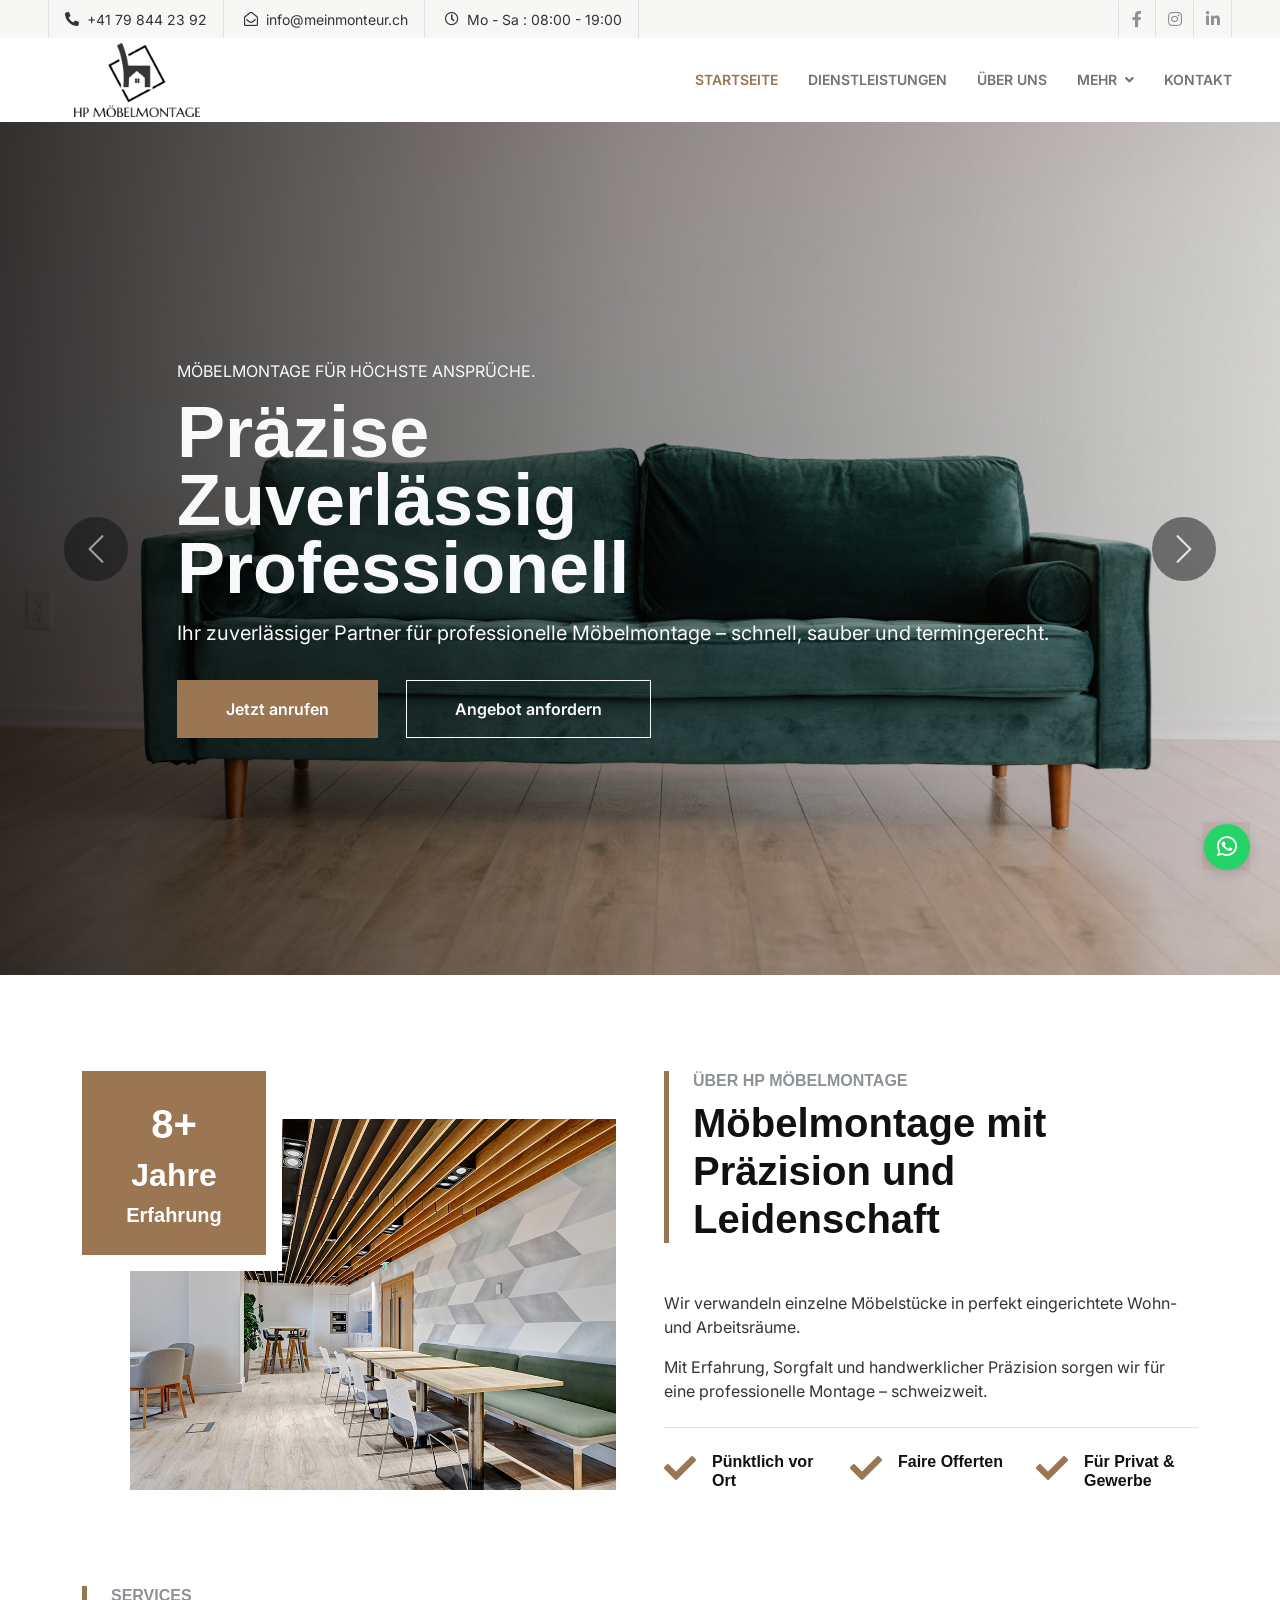
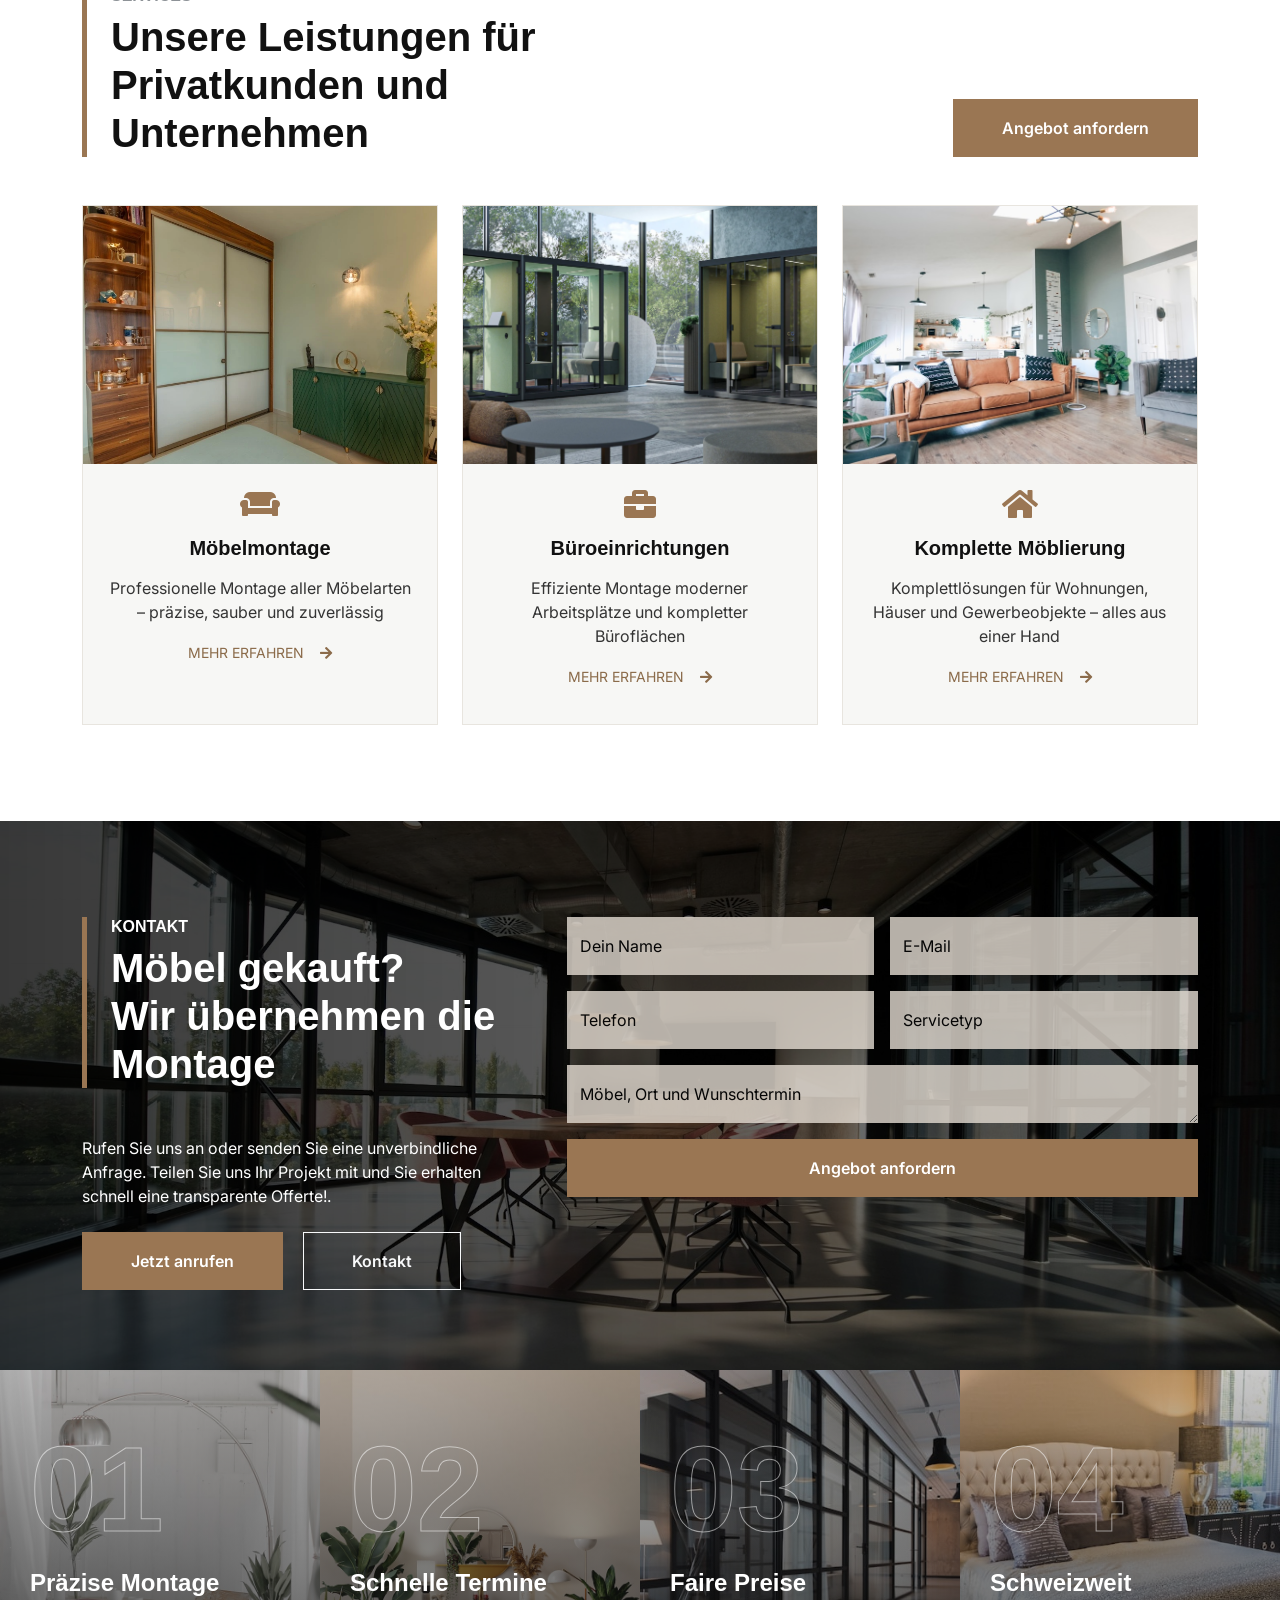
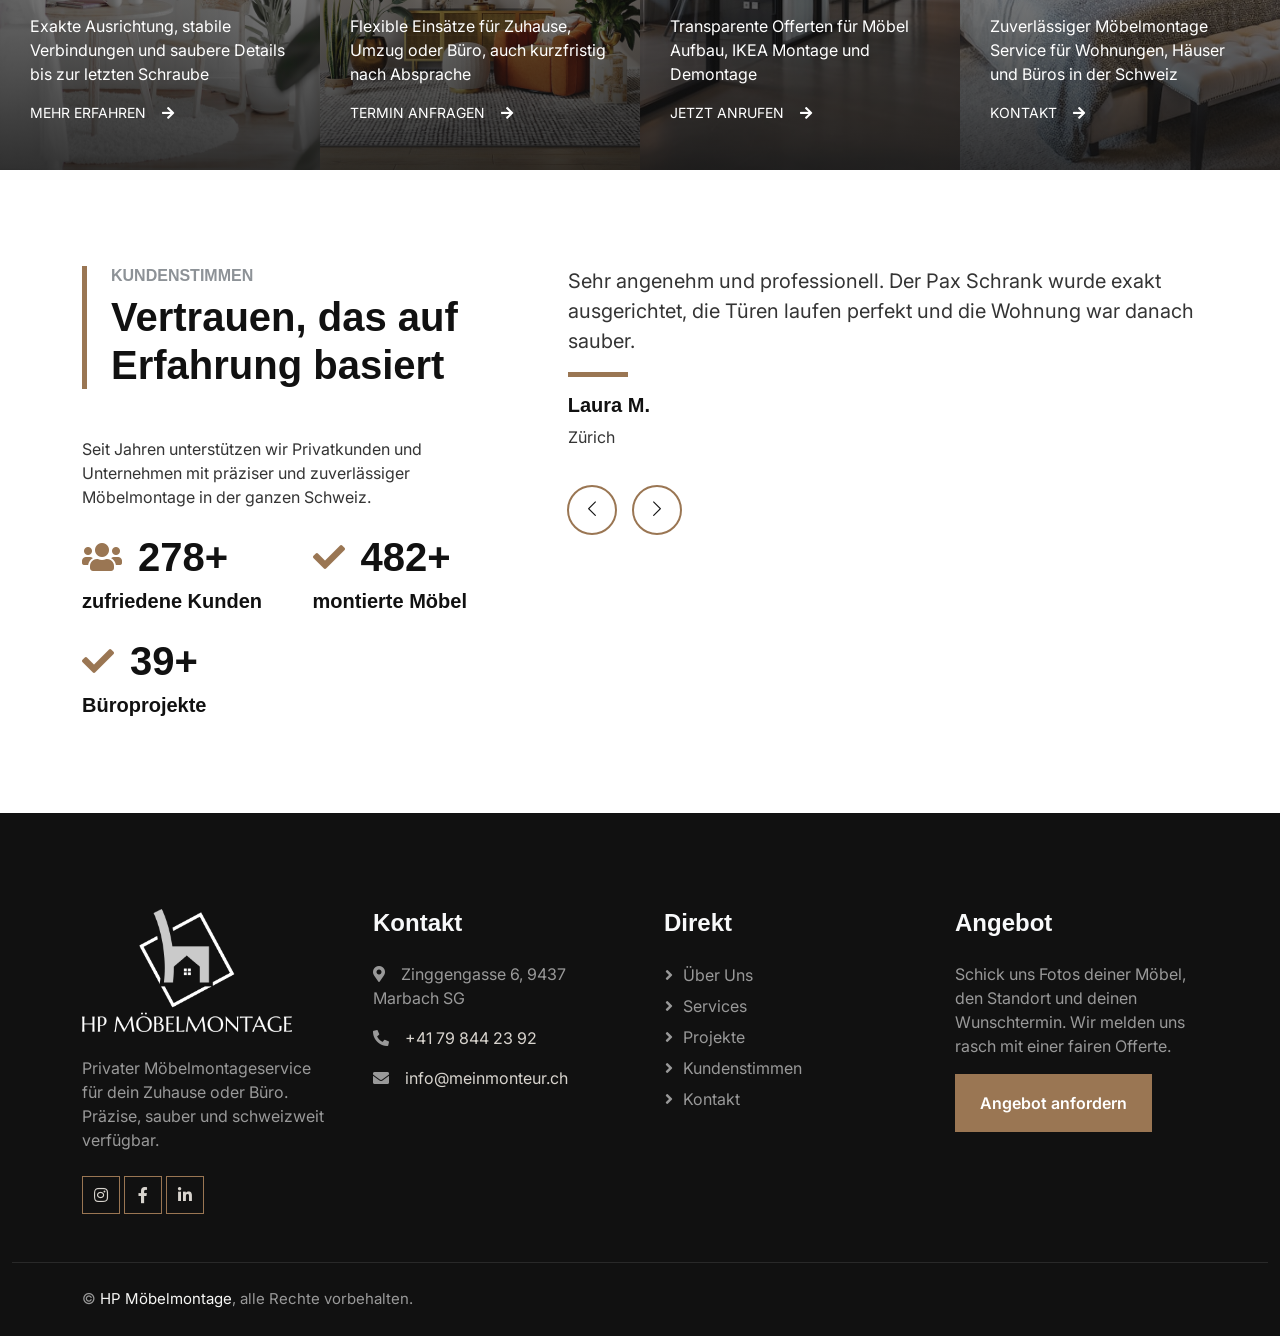
==== commit 4b52e380: "nova slika" ====
--- a/index.html
+++ b/index.html
@@ -186,7 +186,7 @@
         <div class="row g-5">
           <div class="col-lg-6 wow fadeInUp" data-wow-delay="0.1s">
             <div class="position-relative overflow-hidden ps-5 pt-5 h-100" style="min-height: 400px">
-              <img class="position-absolute w-100 h-100" src="img/about.jpg" alt="Möbelmonteur montiert hochwertige Wohnmöbel" style="object-fit: cover" />
+              <img class="position-absolute w-100 h-100" src="img/s4.jpg" alt="Möbelmonteur montiert hochwertige Wohnmöbel" style="object-fit: cover" />
               <div class="position-absolute top-0 start-0 bg-white pe-3 pb-3" style="width: 200px; height: 200px">
                 <div class="d-flex flex-column justify-content-center text-center bg-primary h-100 p-3">
                   <h1 class="text-white">8+</h1>
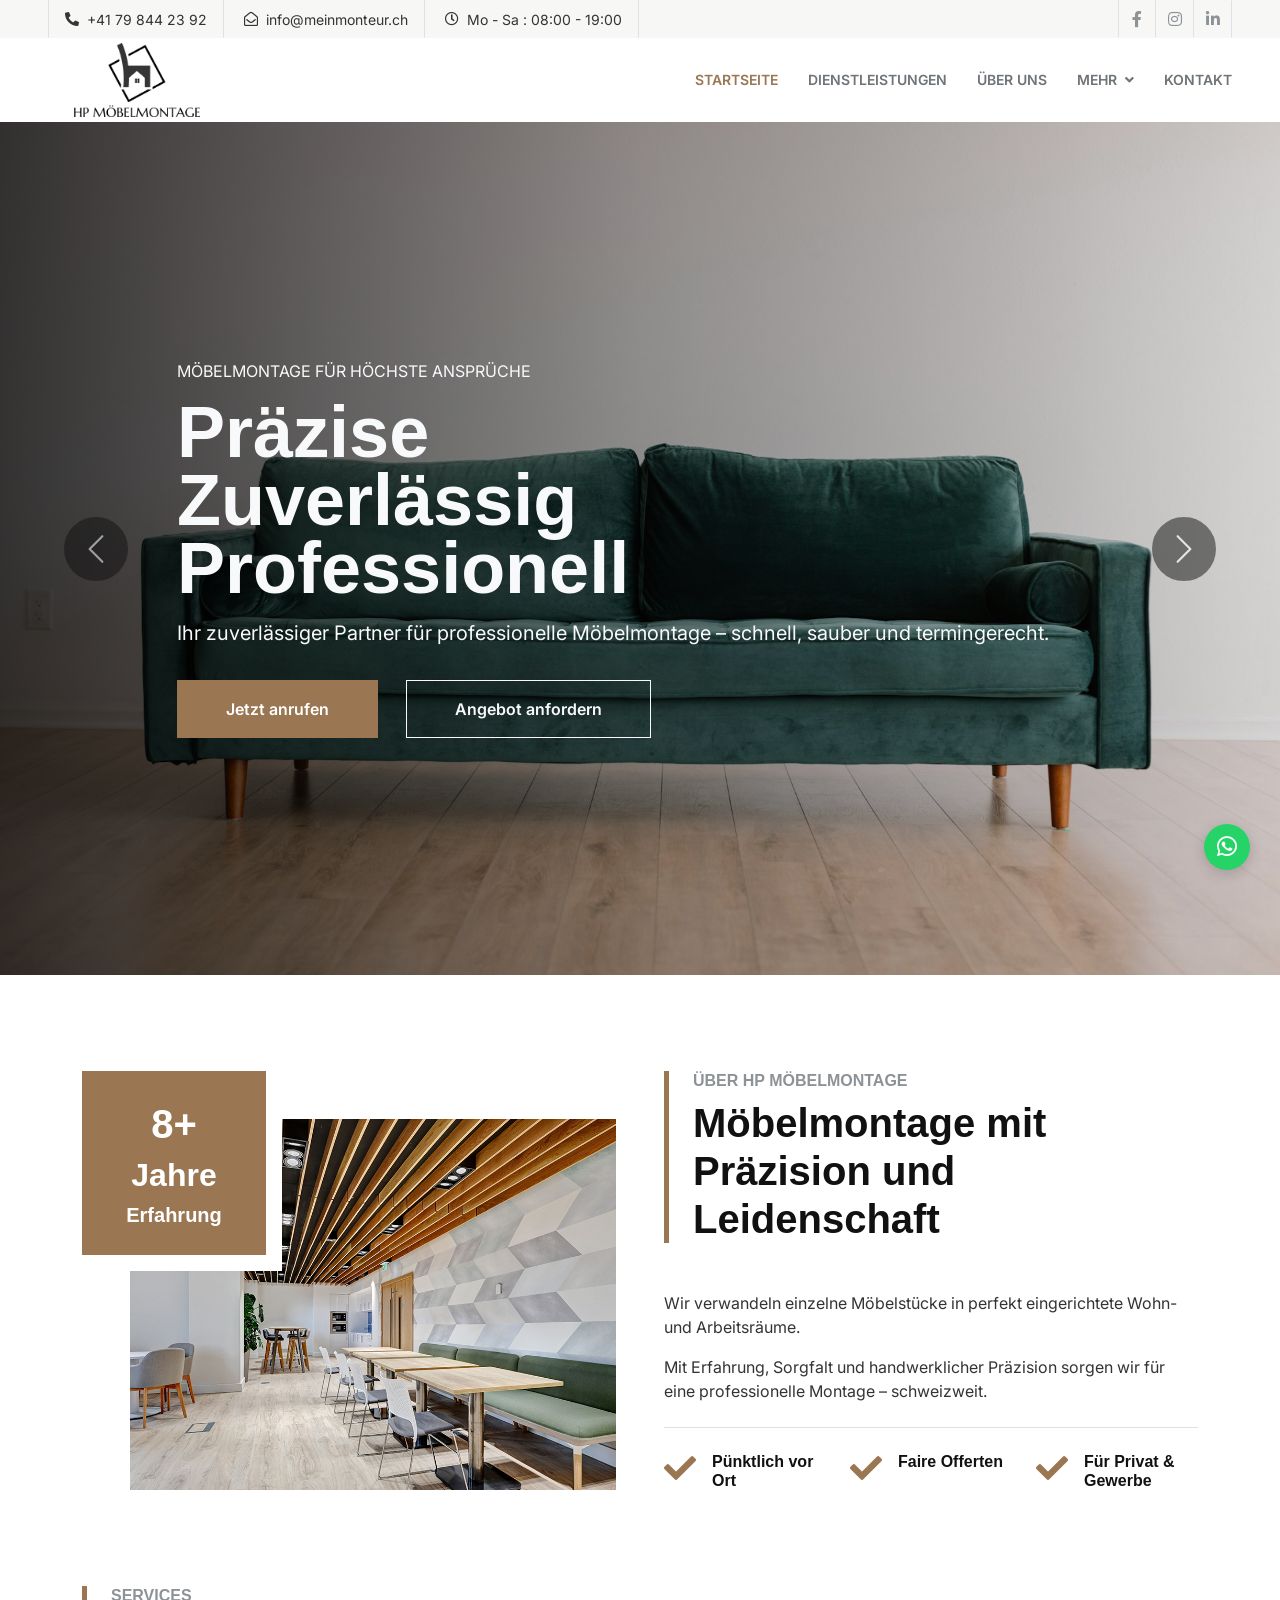
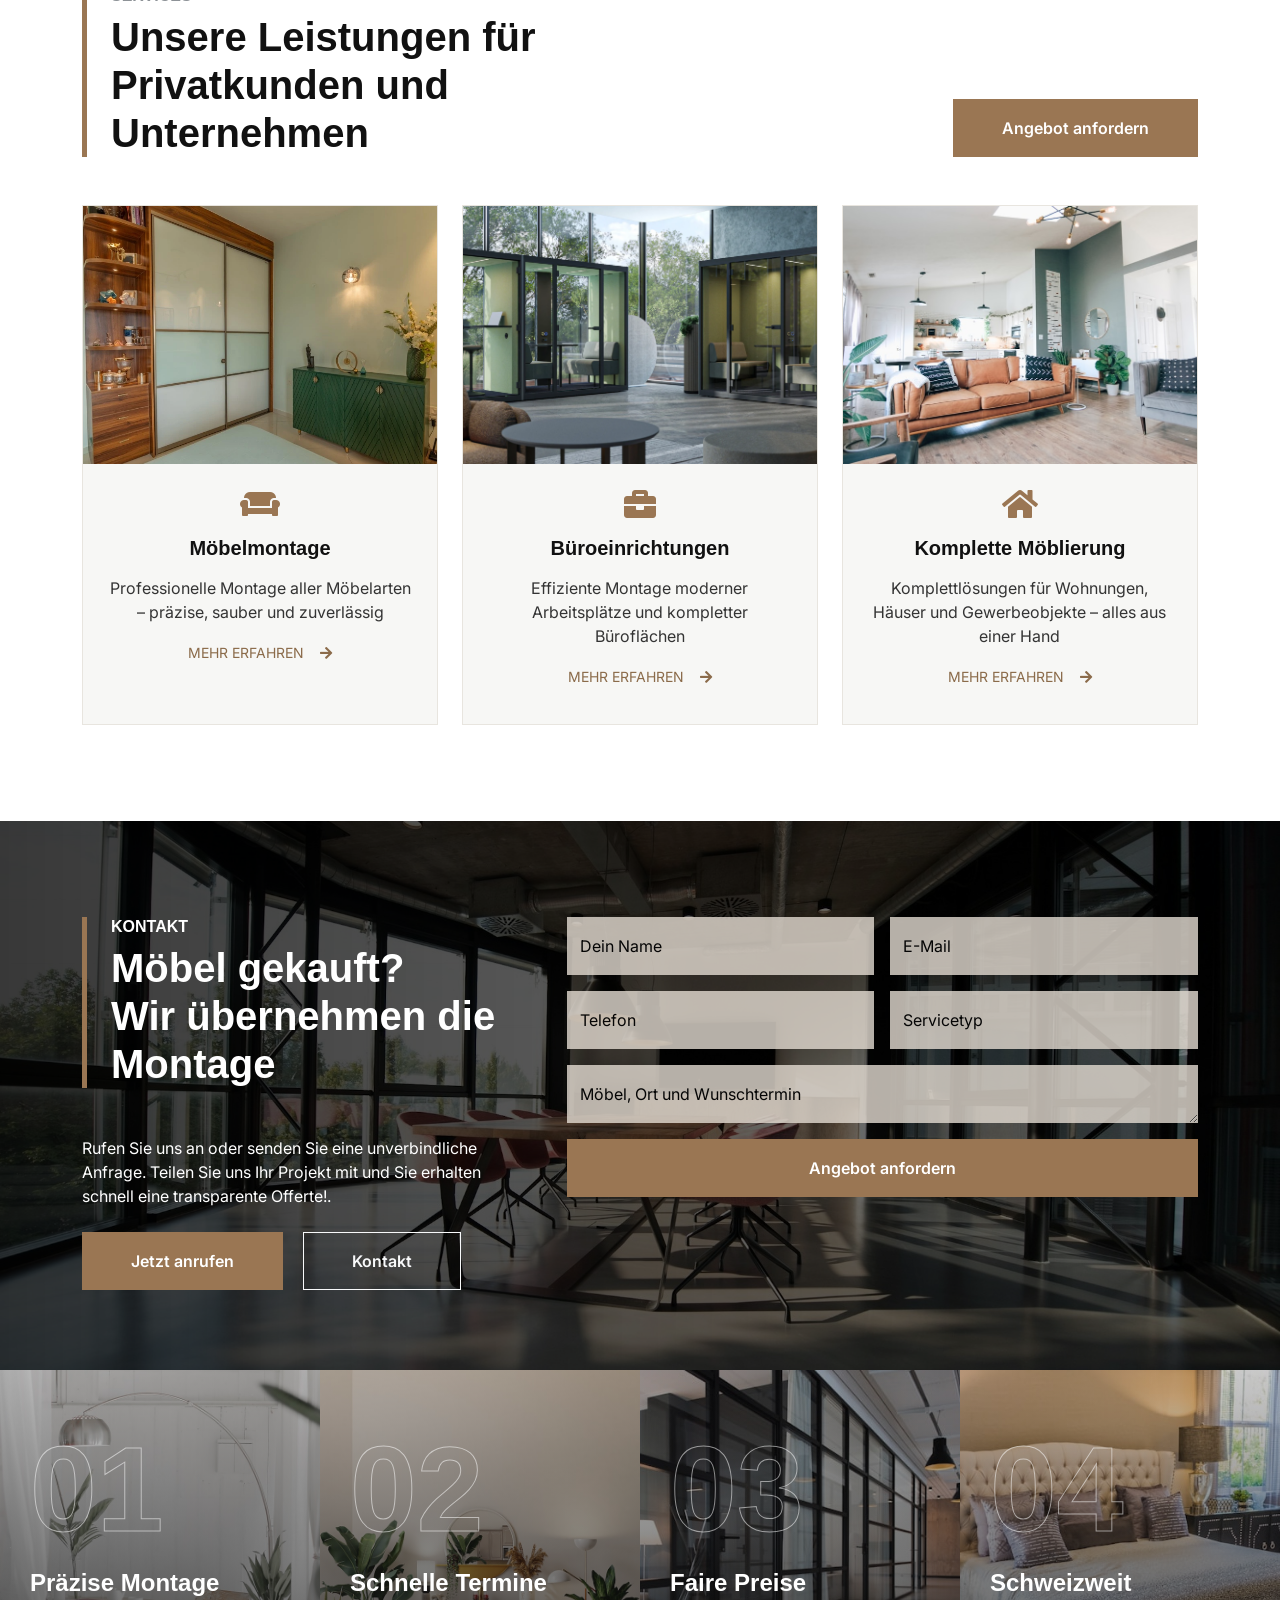
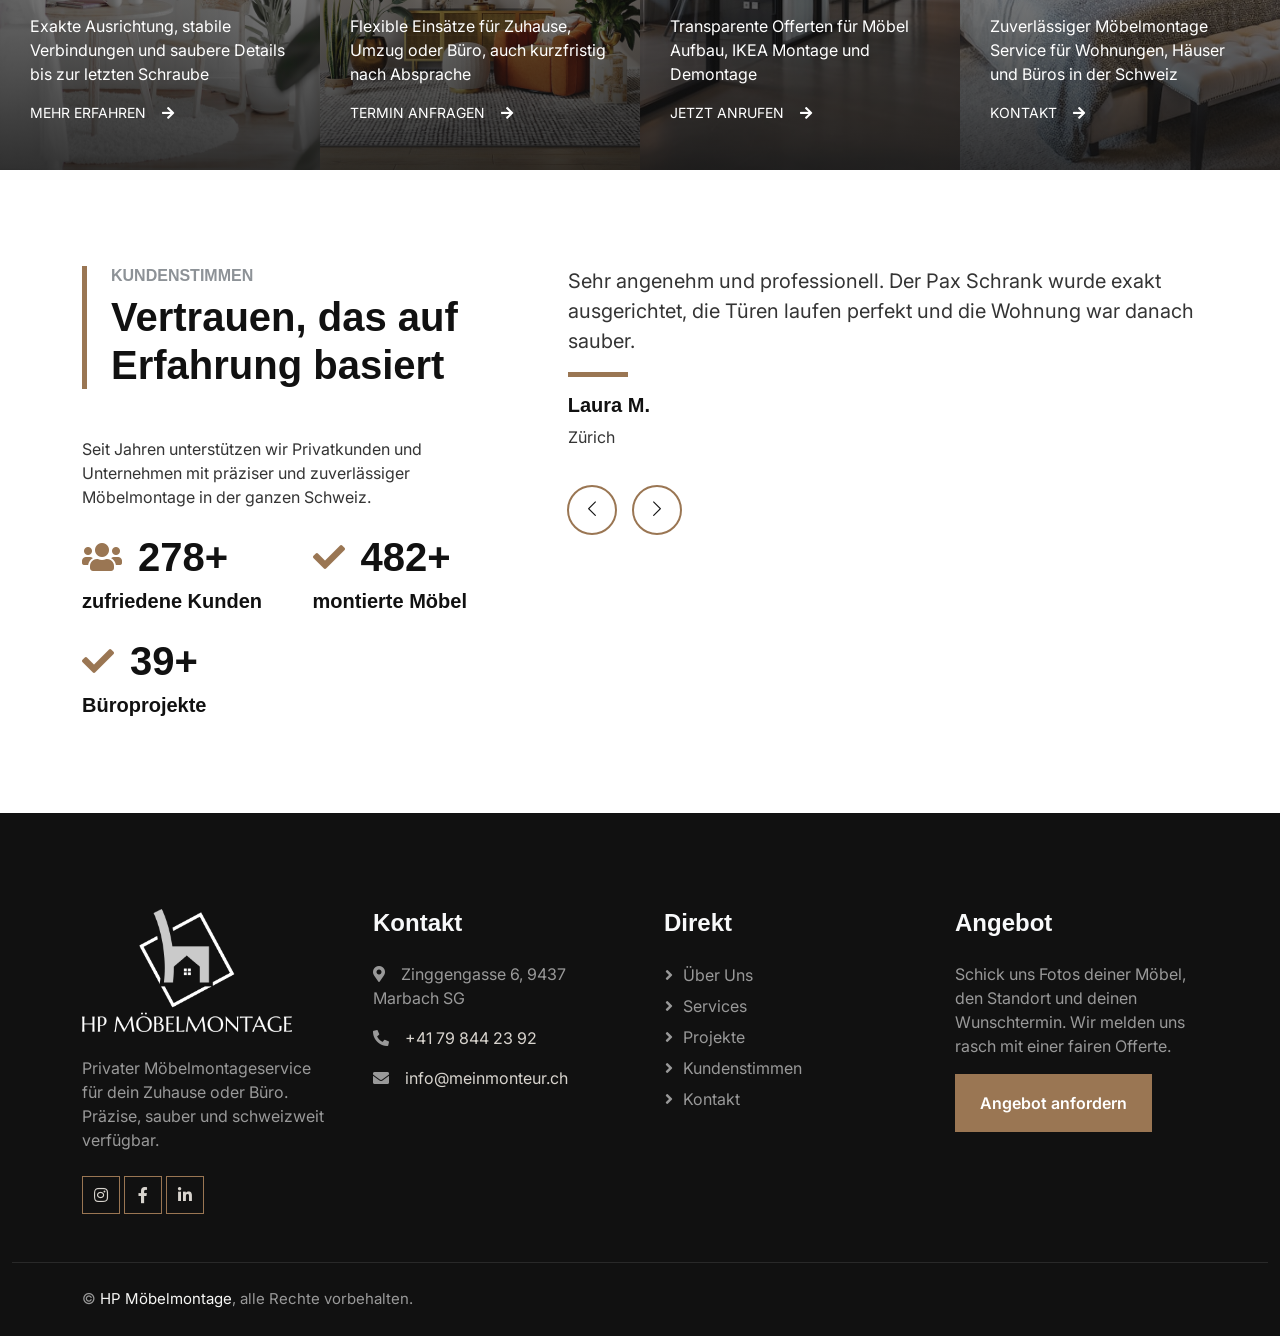
==== commit f2598696: "tekst" ====
--- a/index.html
+++ b/index.html
@@ -139,7 +139,7 @@
                 <div class="row justify-content-center">
                   <div class="col-12 col-lg-10 hero-slide-content">
                     <div class="hero-slide-copy">
-                      <p class="hero-eyebrow text-light text-uppercase animated slideInDown">MÖBELMONTAGE FÜR HÖCHSTE ANSPRÜCHE.</p>
+                      <p class="hero-eyebrow text-light text-uppercase animated slideInDown">MÖBELMONTAGE FÜR HÖCHSTE ANSPRÜCHE</p>
                       <h1 class="display-2 text-light animated slideInDown">Präzise<br />Zuverlässig<br />Professionell<br /></h1>
                       <p class="hero-lead text-light animated slideInDown">Ihr zuverlässiger Partner für professionelle Möbelmontage – schnell, sauber und
 termingerecht.</p>
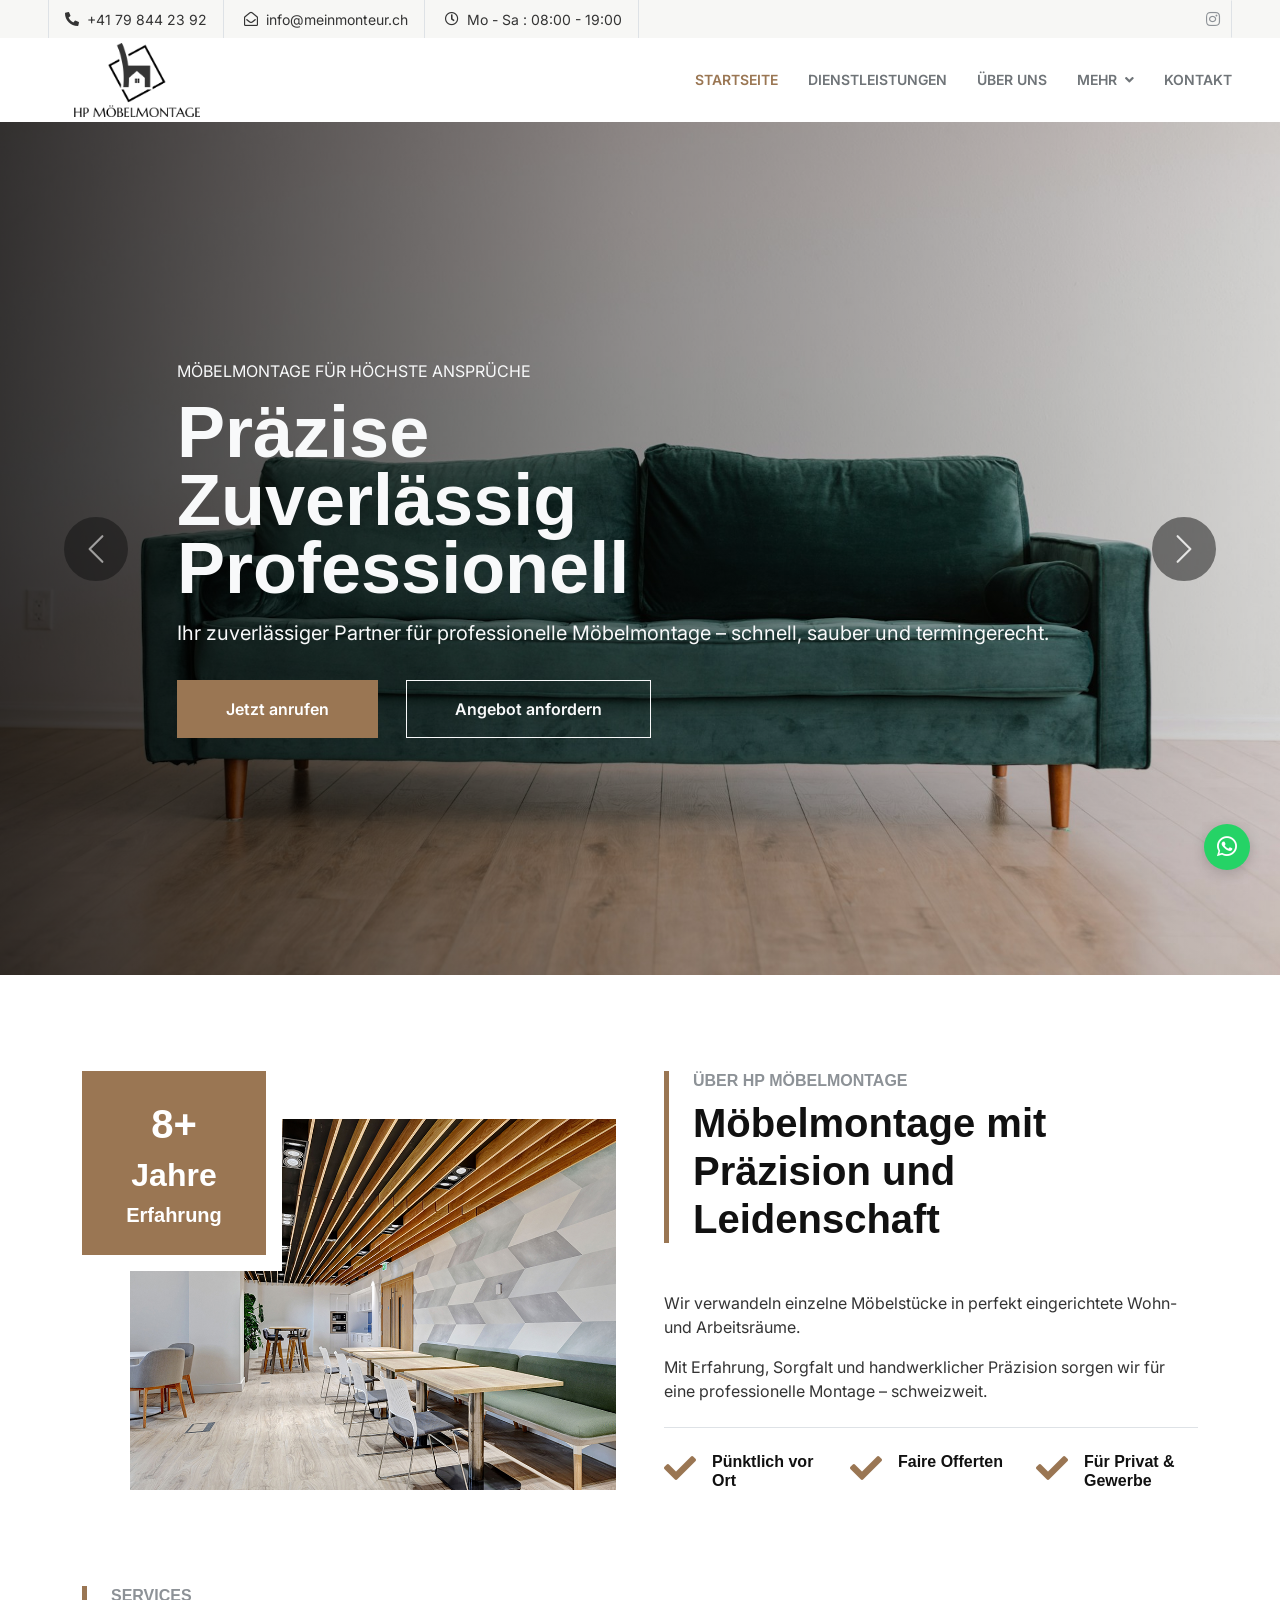
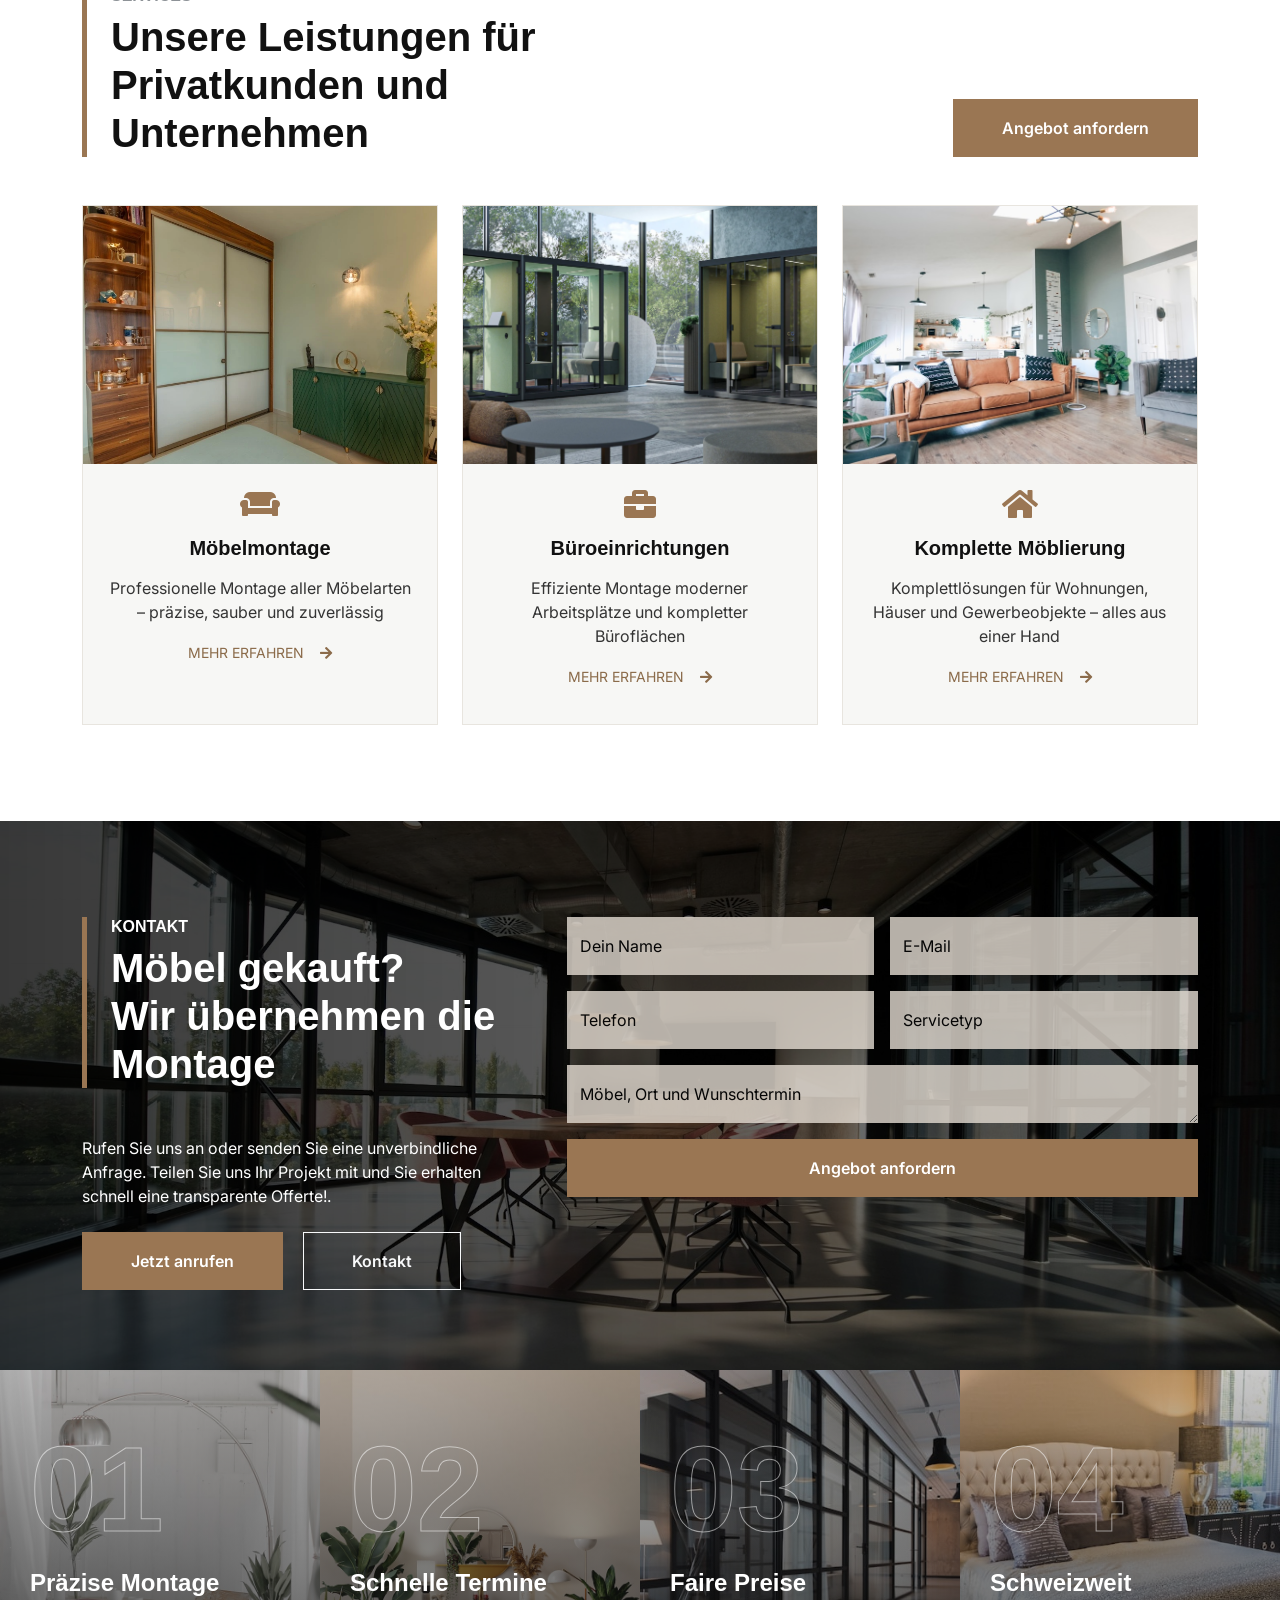
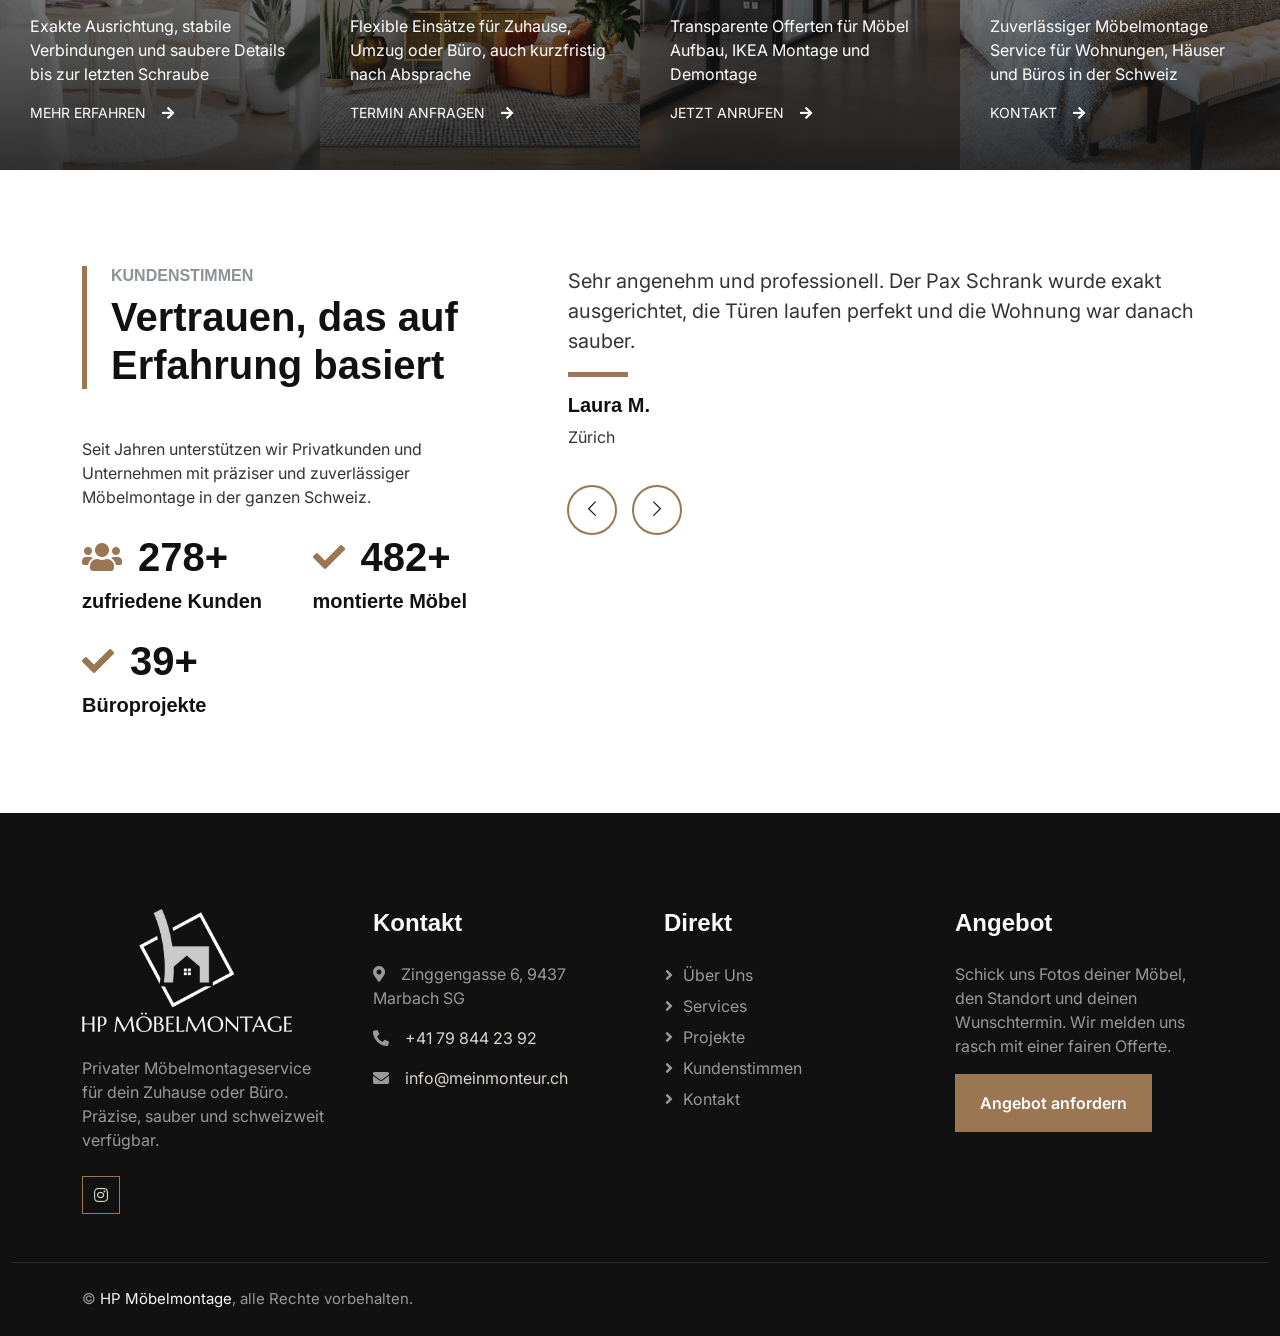
==== commit bd3b7d11: "social media fix" ====
--- a/index.html
+++ b/index.html
@@ -86,9 +86,7 @@
         </div>
         <div class="col-lg-4 px-5 text-end">
           <div class="h-100 d-inline-flex align-items-center">
-            <a class="btn btn-square border-end border-start" href="#"><i class="fab fa-facebook-f"></i></a>
-            <a class="btn btn-square border-end" href="#"><i class="fab fa-instagram"></i></a>
-            <a class="btn btn-square border-end" href="#"><i class="fab fa-linkedin-in"></i></a>
+            <a class="btn btn-square border-end" href="https://www.instagram.com/mein_monteur.ch/"><i class="fab fa-instagram"></i></a>
           </div>
         </div>
       </div>
@@ -385,9 +383,7 @@
             <img class="footer-logo mb-4" src="img/logo/logo-web.png" alt="HP Möbelmontage Logo" />
             <p>Privater Möbelmontageservice für dein Zuhause oder Büro. Präzise, sauber und schweizweit verfügbar.</p>
             <div class="d-flex pt-2">
-              <a class="btn btn-square btn-outline-primary me-1" href="#"><i class="fab fa-instagram"></i></a>
-              <a class="btn btn-square btn-outline-primary me-1" href="#"><i class="fab fa-facebook-f"></i></a>
-              <a class="btn btn-square btn-outline-primary me-0" href="#"><i class="fab fa-linkedin-in"></i></a>
+              <a class="btn btn-square btn-outline-primary me-1" href="https://www.instagram.com/mein_monteur.ch/"><i class="fab fa-instagram"></i></a>
             </div>
           </div>
           <div class="col-lg-3 col-md-6">
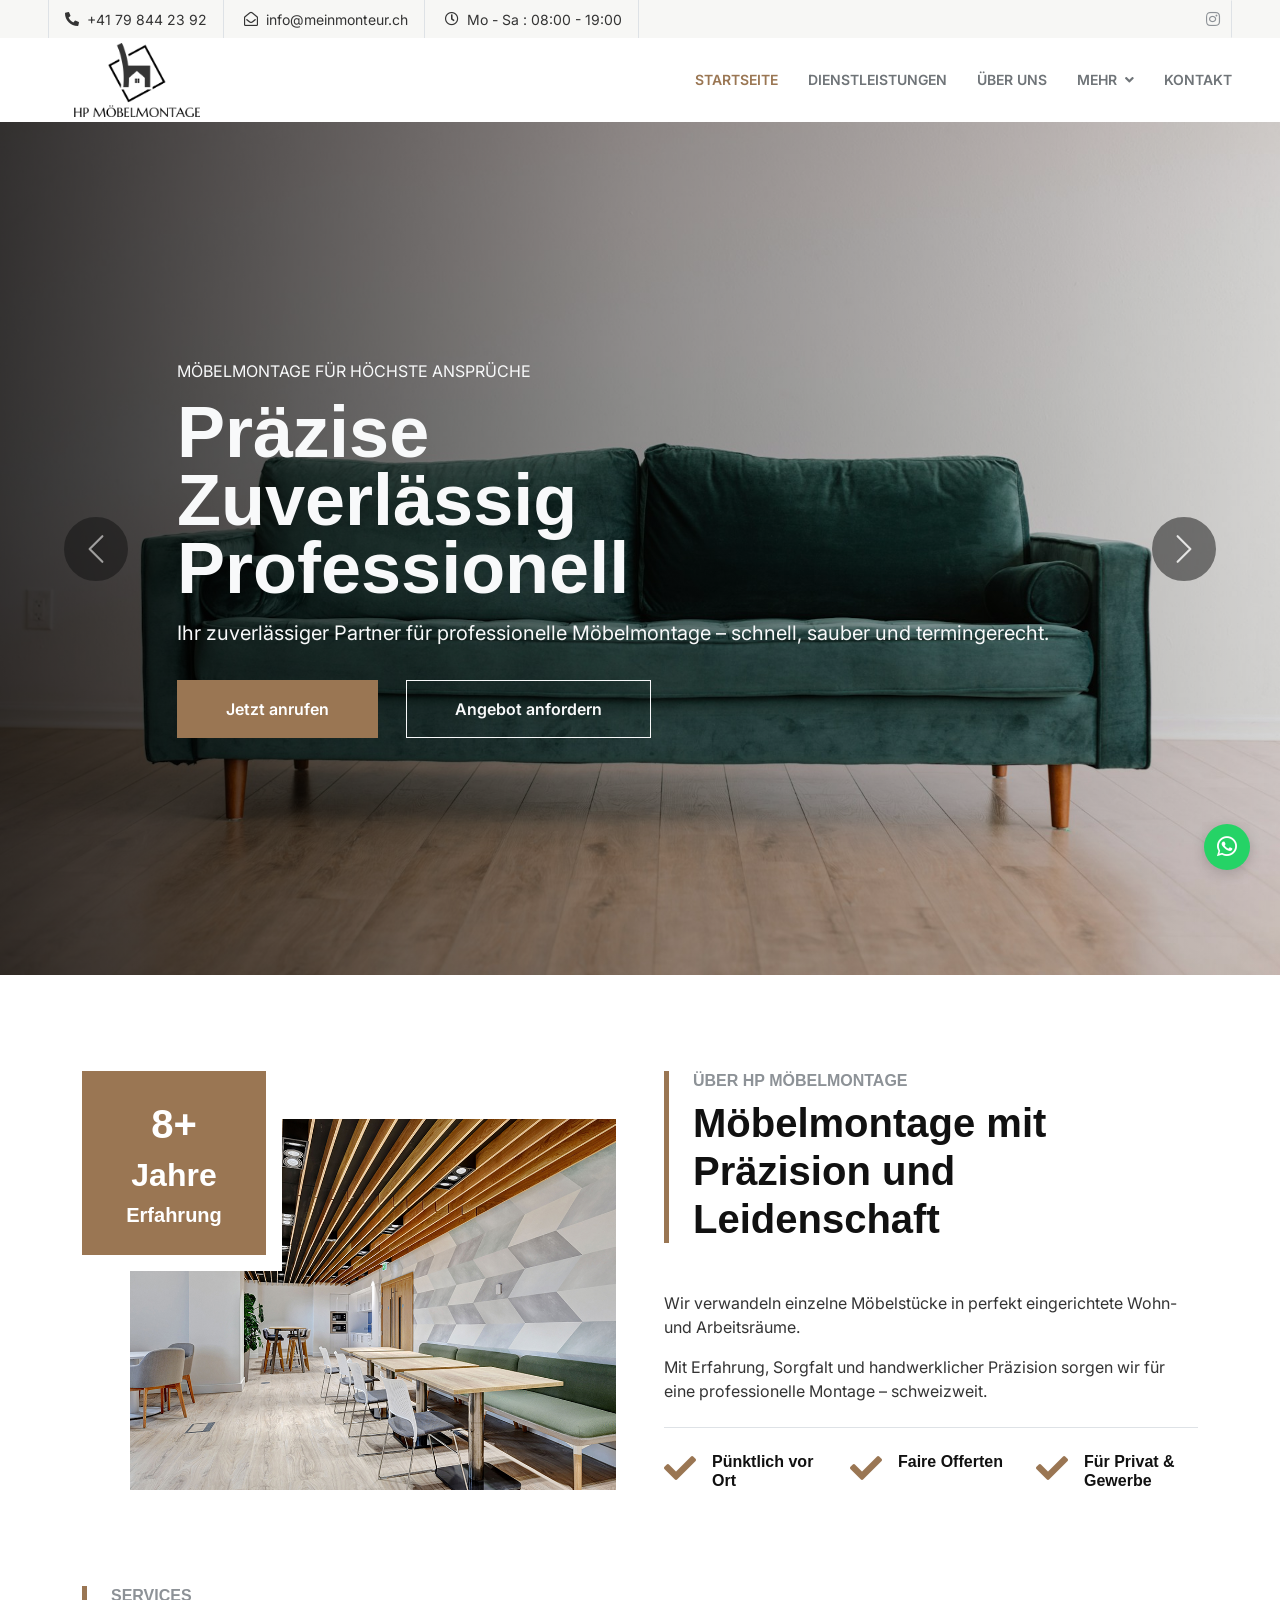
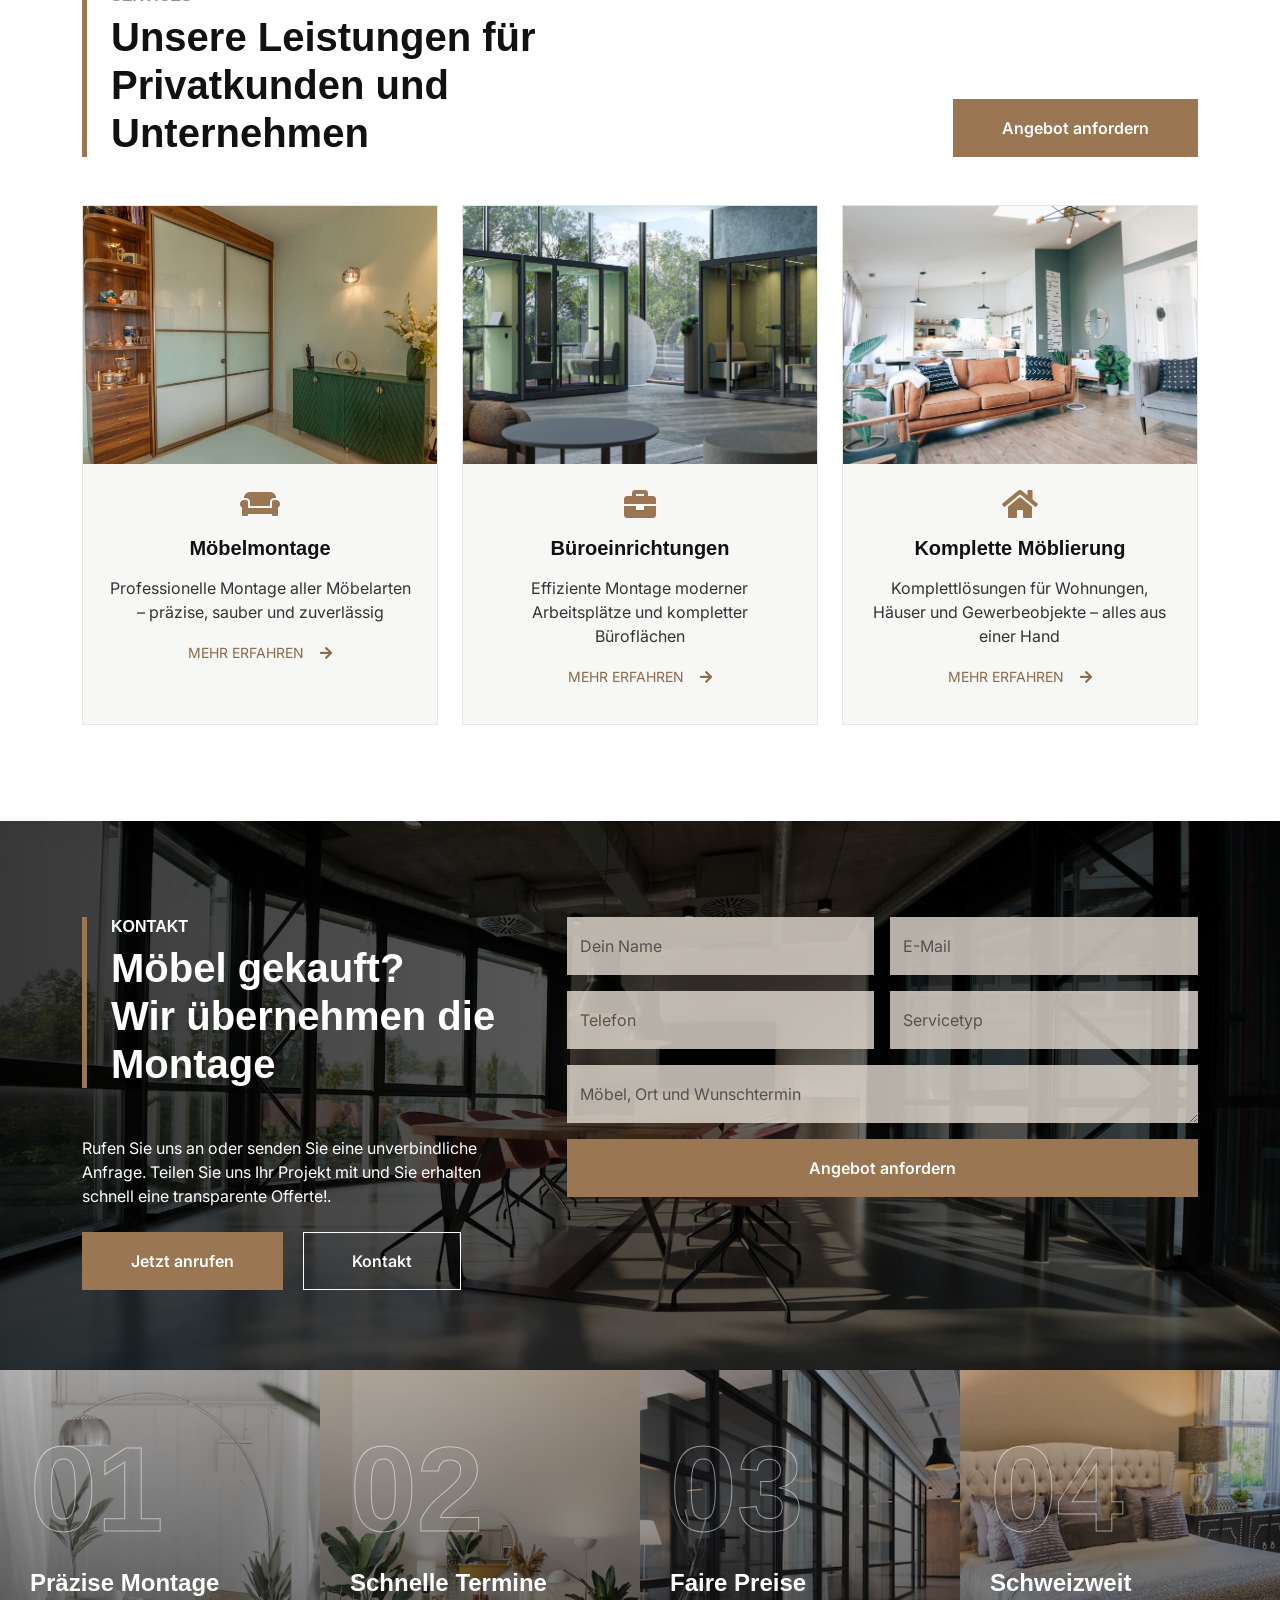
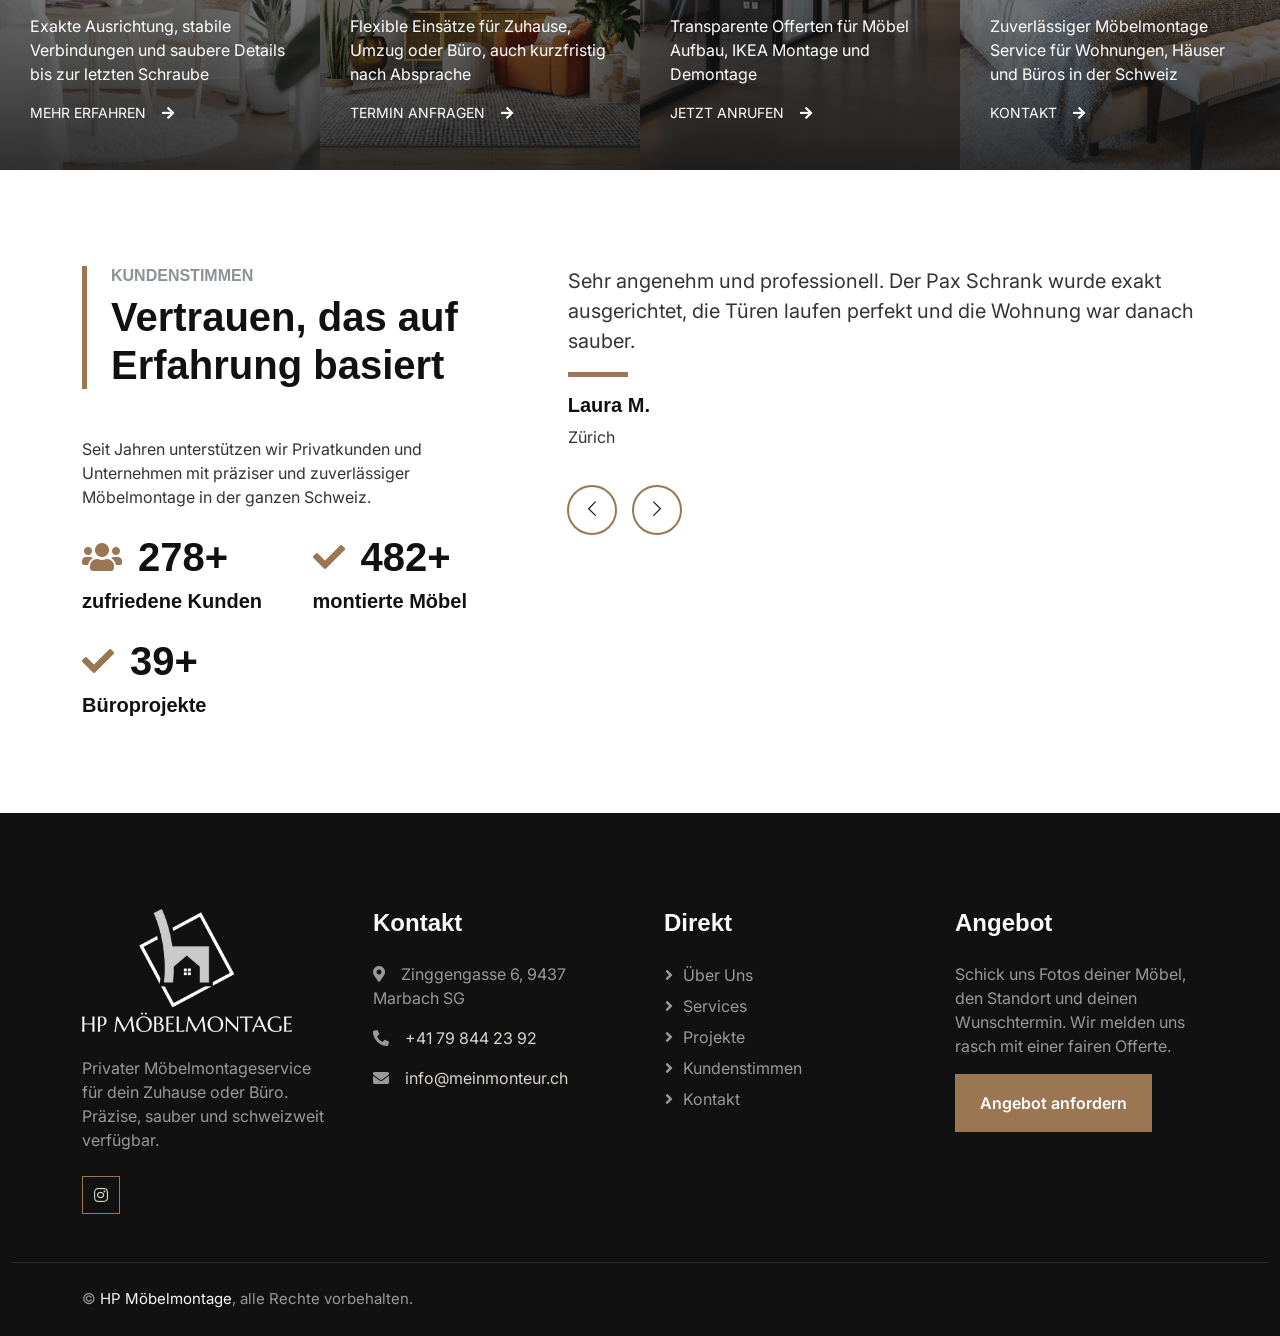
==== commit 700fa5db: "CTA appoitment boje" ====
--- a/index.html
+++ b/index.html
@@ -299,11 +299,11 @@
           <div style="color: #050505 !important;" class="col-lg-7 col-md-6 wow fadeIn" data-wow-delay="0.5s">
             <form>
               <div class="row g-3">
-                <div class="col-sm-6"><div  class="form-floating"><input style="opacity: 80%; background-color: rgb(228, 220, 210) !important;" type="text" class="form-control bg-dark border-0" id="gname" placeholder="Name" /><label for="gname">Dein Name</label></div></div>
-                <div class="col-sm-6"><div class="form-floating"><input style="opacity: 80%; background-color: rgb(228, 220, 210) !important;" type="email" class="form-control bg-dark border-0" id="gmail" placeholder="E-Mail" /><label for="gmail">E-Mail</label></div></div>
-                <div class="col-sm-6"><div class="form-floating"><input style="opacity: 80%; background-color: rgb(228, 220, 210) !important;" type="text" class="form-control bg-dark border-0" id="cname" placeholder="Telefon" /><label for="cname">Telefon</label></div></div>
-                <div class="col-sm-6"><div class="form-floating"><input style="opacity: 80%; background-color: rgb(228, 220, 210) !important;" type="text" class="form-control bg-dark border-0" id="cage" placeholder="Service" /><label for="cage">Servicetyp</label></div></div>
-                <div class="col-12"><div class="form-floating"><textarea style="opacity: 80%; background-color: rgb(228, 220, 210) !important;" class="form-control bg-dark border-0" placeholder="Nachricht" id="message" style="height: 100px"></textarea><label for="message">Möbel, Ort und Wunschtermin</label></div></div>
+                <div class="col-sm-6"><div  class="form-floating"><input style="opacity: 80%; background-color: rgb(228, 220, 210) !important; color: #0f0f0f;" type="text" class="form-control bg-dark border-0" id="gname" placeholder="Name" /><label style="color: #565151;" for="gname">Dein Name</label></div></div>
+                <div class="col-sm-6"><div class="form-floating"><input style="opacity: 80%; background-color: rgb(228, 220, 210) !important; color: #0f0f0f;" type="email" class="form-control bg-dark border-0" id="gmail" placeholder="E-Mail" /><label style="color: #565151;" for="gmail">E-Mail</label></div></div>
+                <div class="col-sm-6"><div class="form-floating"><input style="opacity: 80%; background-color: rgb(228, 220, 210) !important; color: #0f0f0f;" type="text" class="form-control bg-dark border-0" id="cname" placeholder="Telefon" /><label style="color: #565151;" for="cname">Telefon</label></div></div>
+                <div class="col-sm-6"><div class="form-floating"><input style="opacity: 80%; background-color: rgb(228, 220, 210) !important; color: #0f0f0f;" type="text" class="form-control bg-dark border-0" id="cage" placeholder="Service" /><label style="color: #565151;" for="cage">Servicetyp</label></div></div>
+                <div class="col-12"><div class="form-floating"><textarea style="opacity: 80%; background-color: rgb(228, 220, 210) !important; color: #0f0f0f;" class="form-control bg-dark border-0" placeholder="Nachricht" id="message" style="height: 100px"></textarea><label style="color: #565151;" for="message">Möbel, Ort und Wunschtermin</label></div></div>
                 <div class="col-12"><button class="btn btn-primary w-100 py-3" type="submit">Angebot anfordern</button></div>
               </div>
             </form>
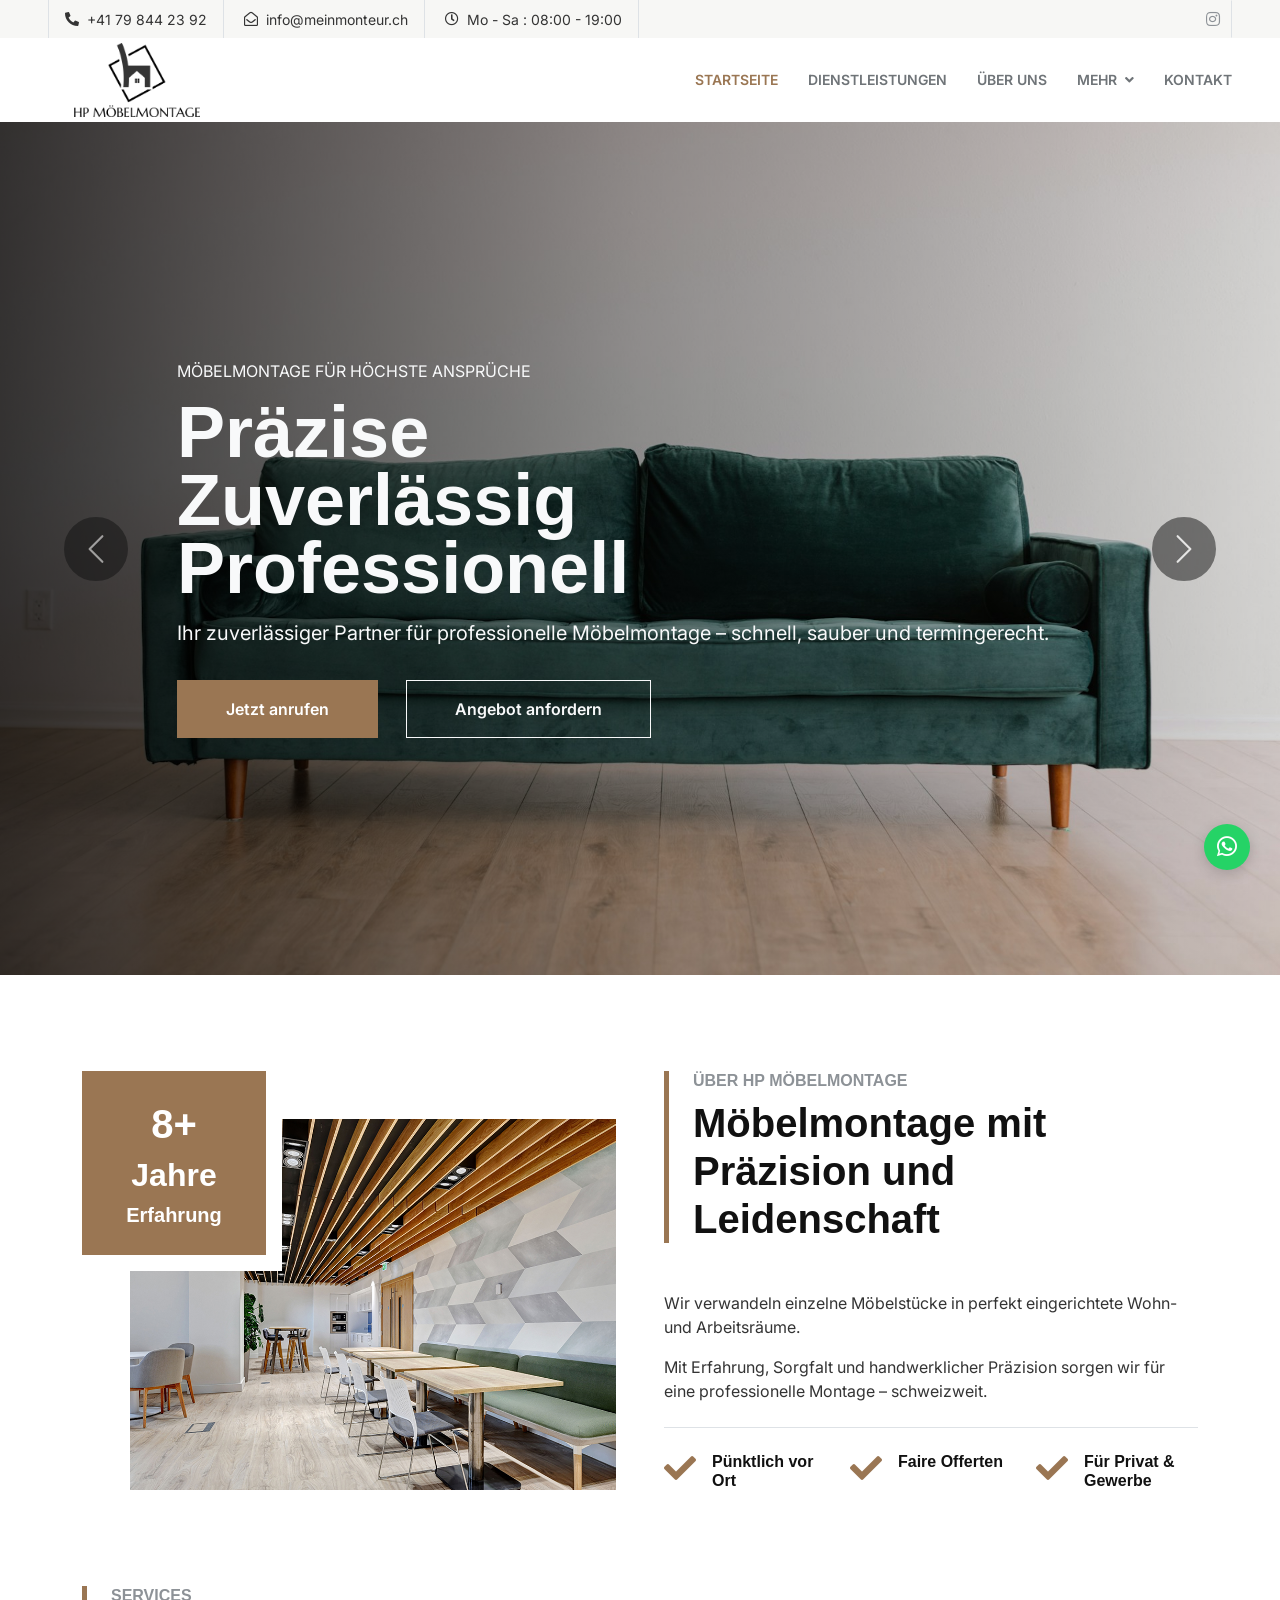
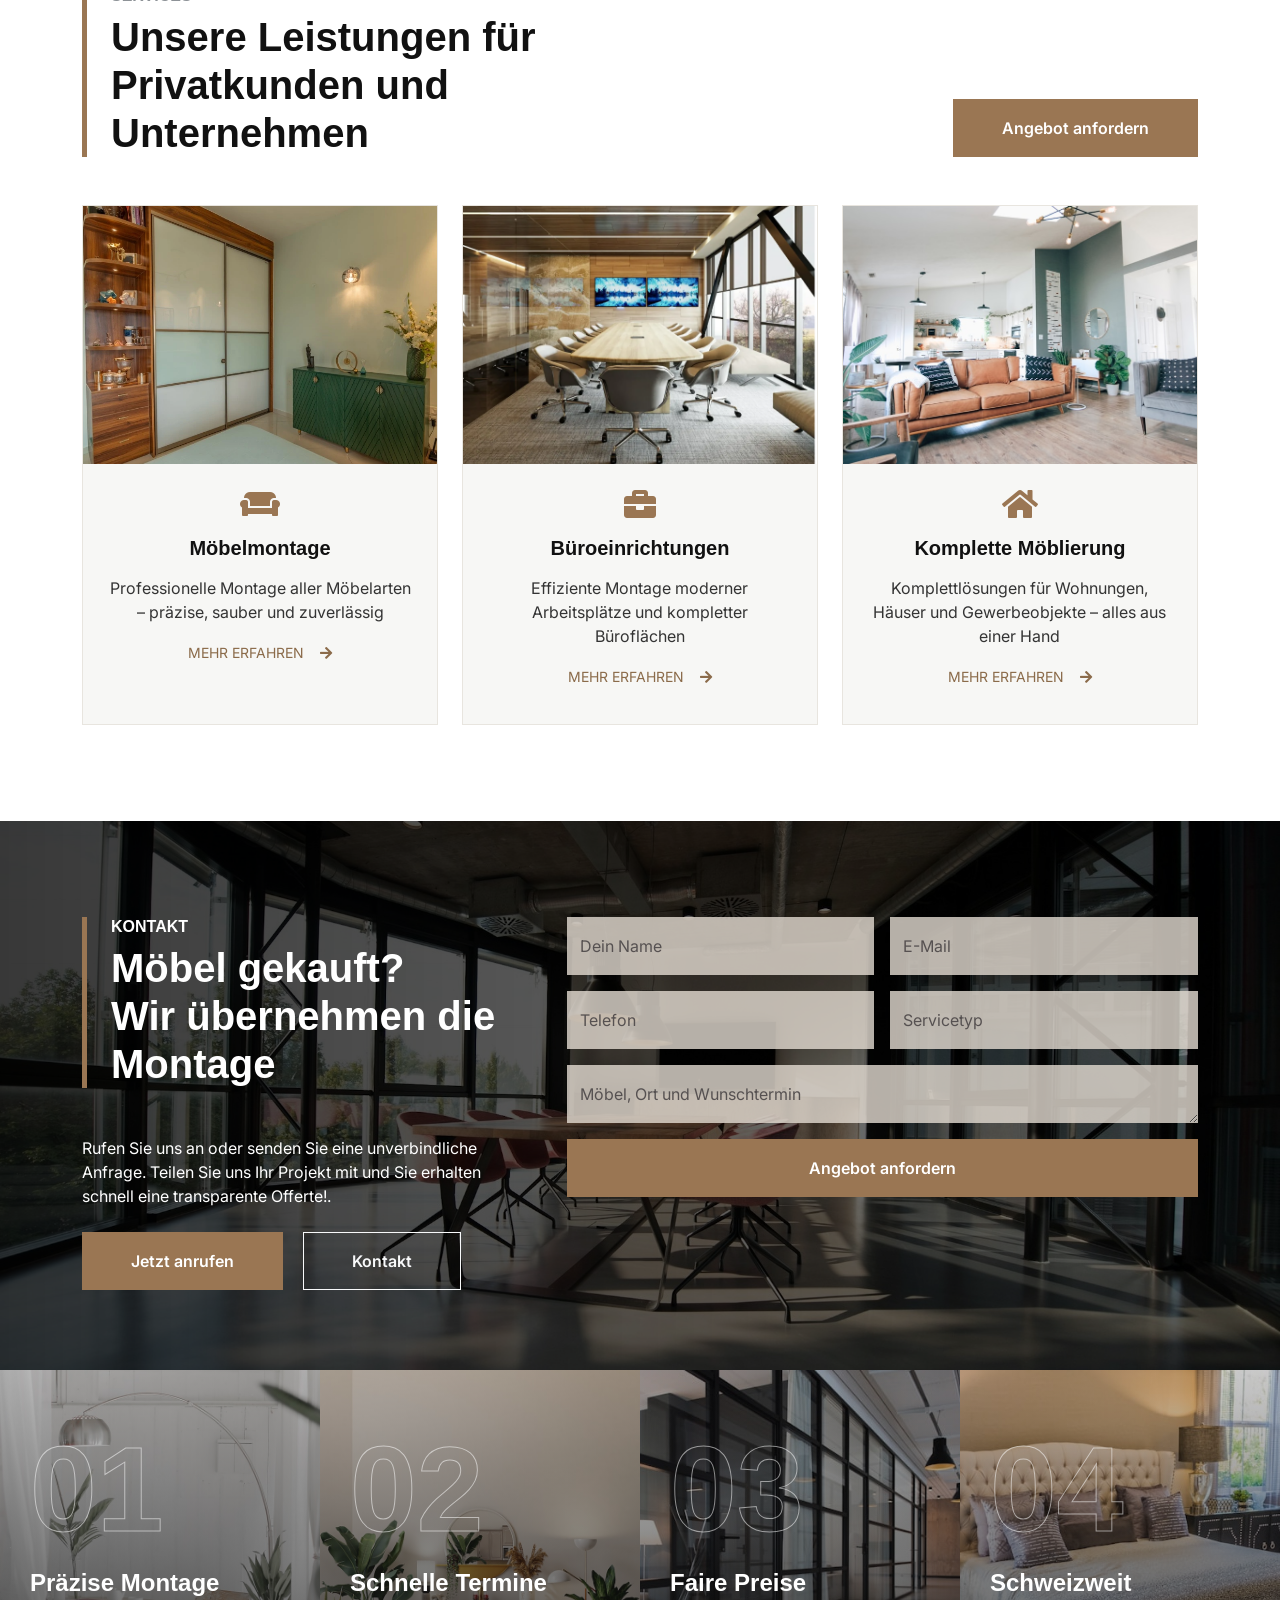
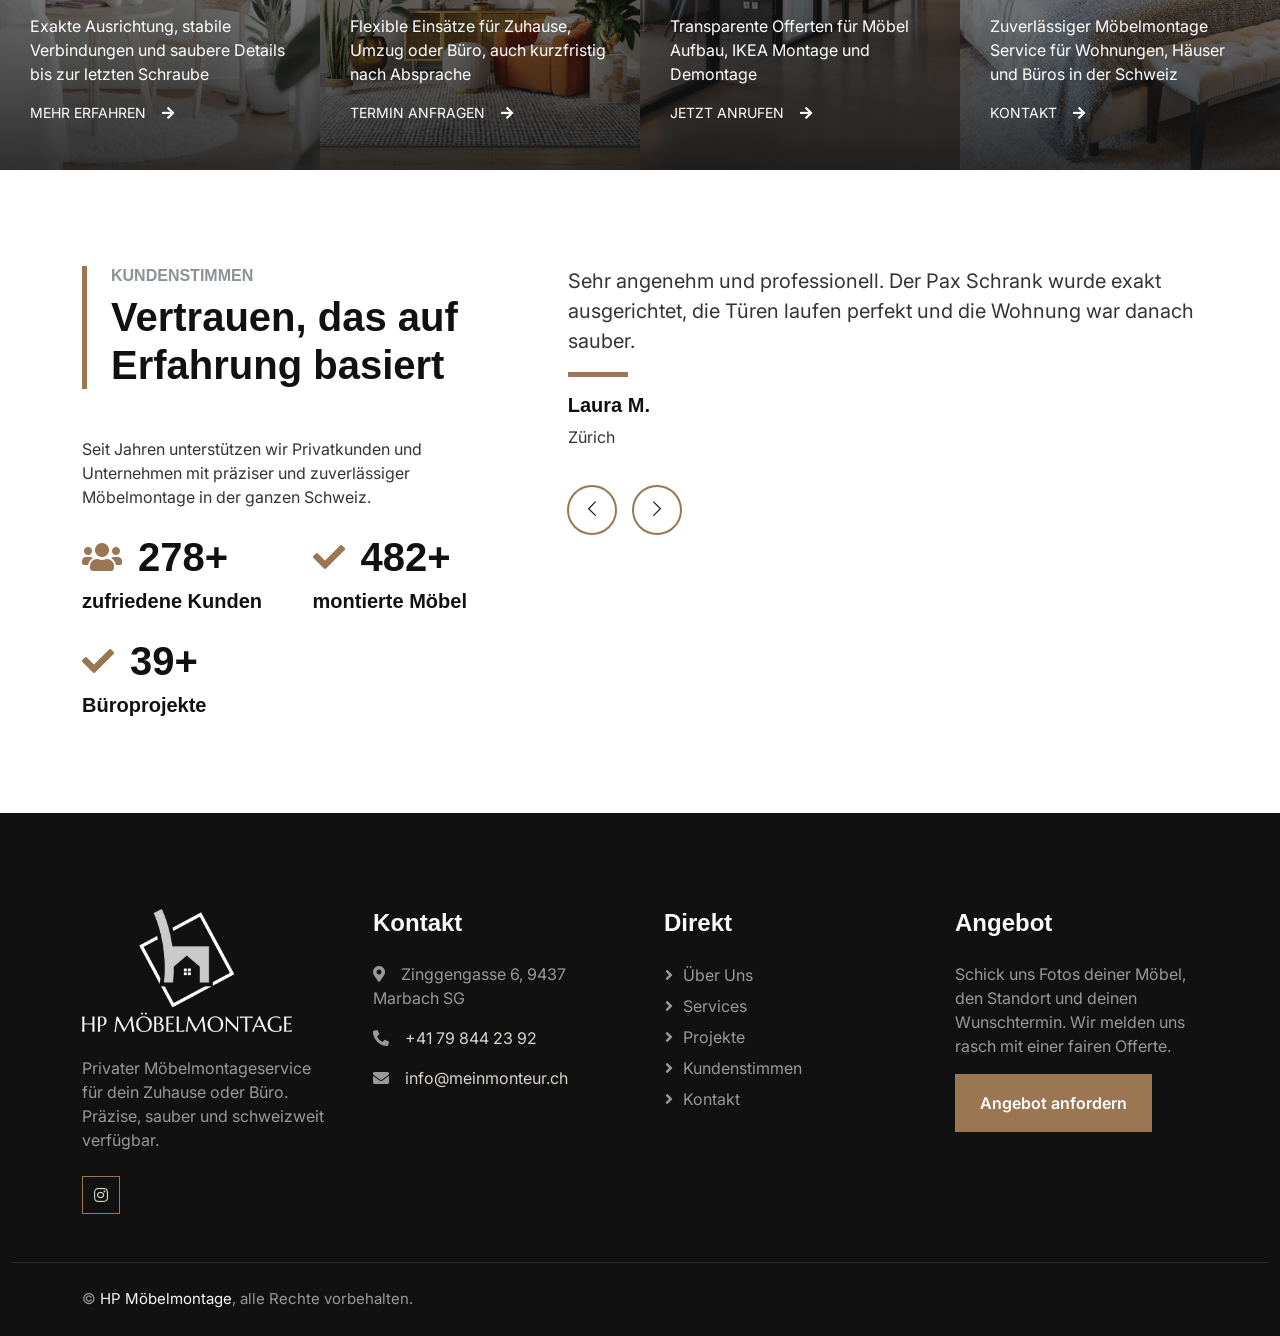
==== commit 5dc5d14c: "Nova slika za biro" ====
--- a/index.html
+++ b/index.html
@@ -260,7 +260,7 @@
           </div>
           <div class="col-lg-4 col-md-6 wow fadeInUp" data-wow-delay="0.3s">
             <div class="service-item bg-light overflow-hidden h-100">
-              <img class="img-fluid" src="img/b%C3%BCro%20einrichtungen%202-3%20podtranica/Screenshot%202026-06-01%20161310.png" alt="Büroeinrichtungen durch HP Möbelmontage" />
+              <img class="img-fluid" src="img/büro einrichtungen 2-3 podtranica/biro.png" alt="Büroeinrichtungen durch HP Möbelmontage" />
               <div class="service-text position-relative text-center h-100 p-4">
                 <i class="fa fa-briefcase fa-2x text-primary mb-3"></i>
                 <h5 class="mb-3">Büroeinrichtungen</h5>
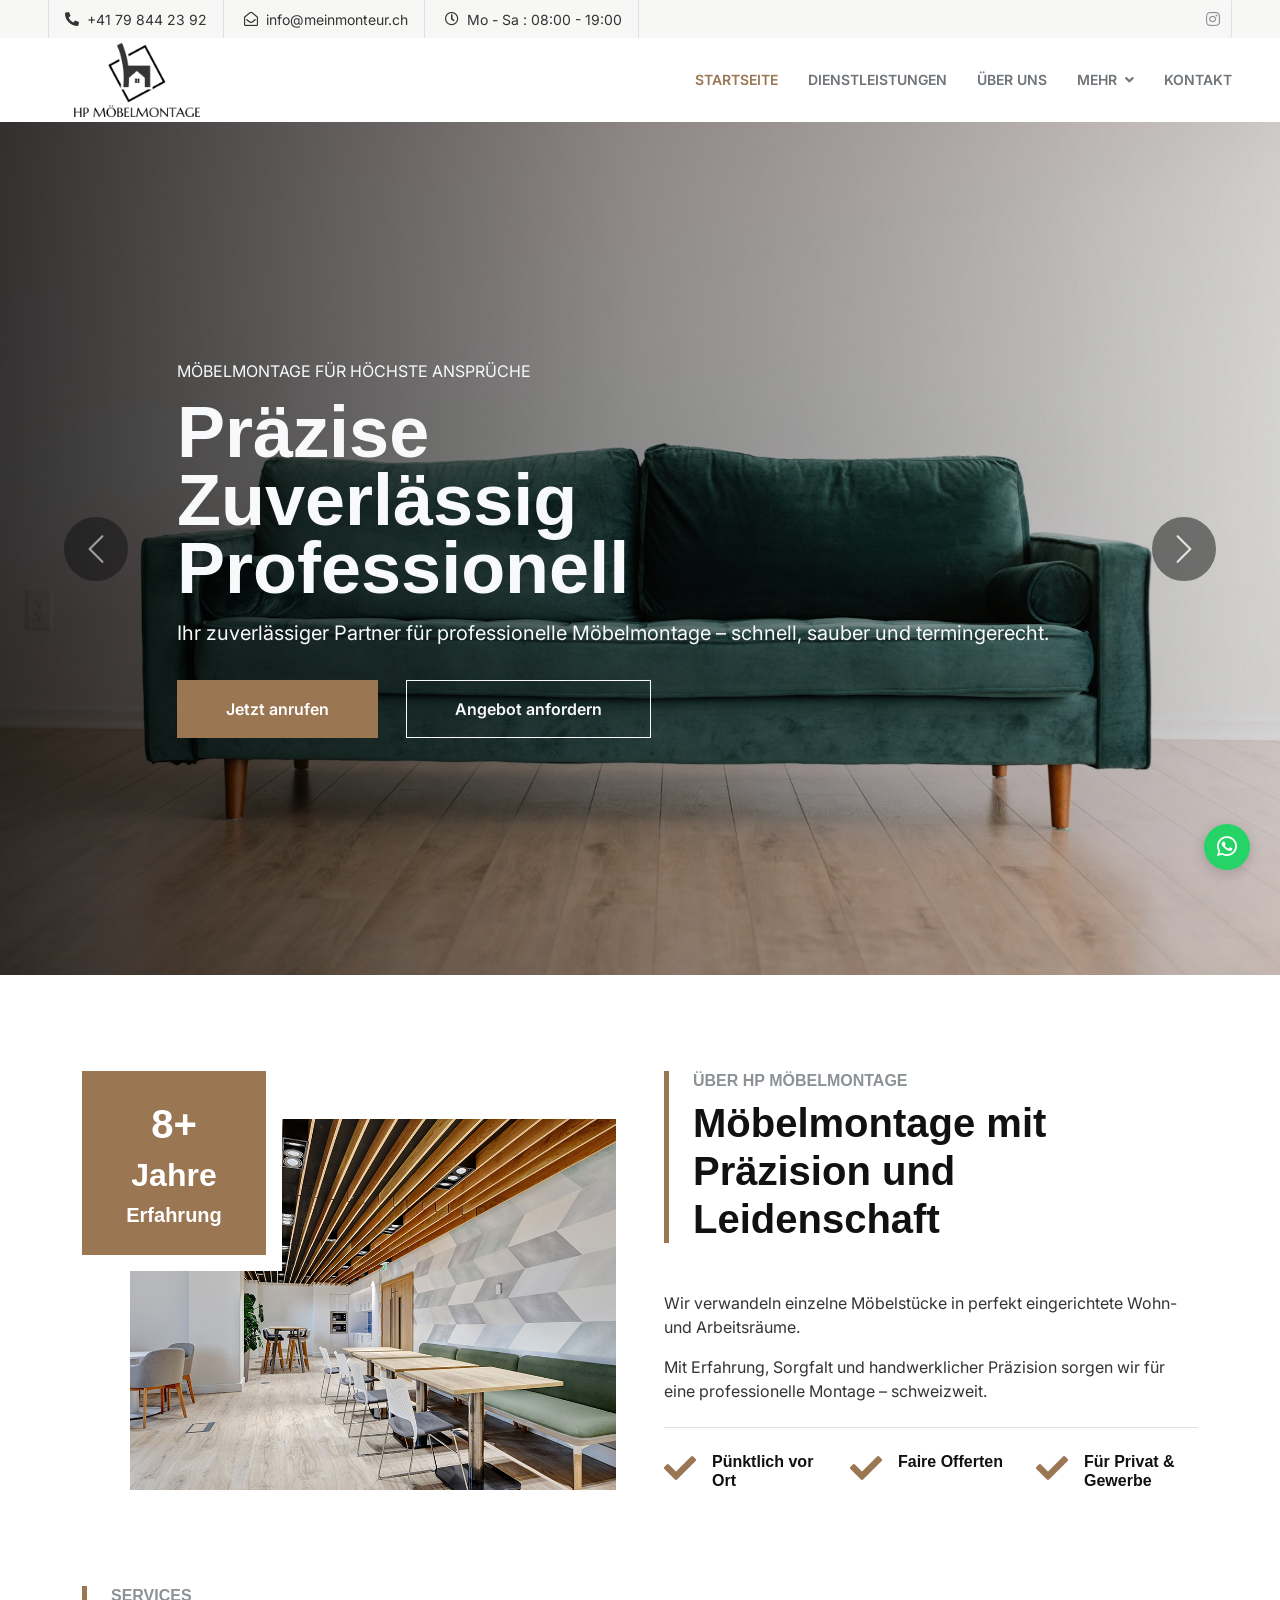
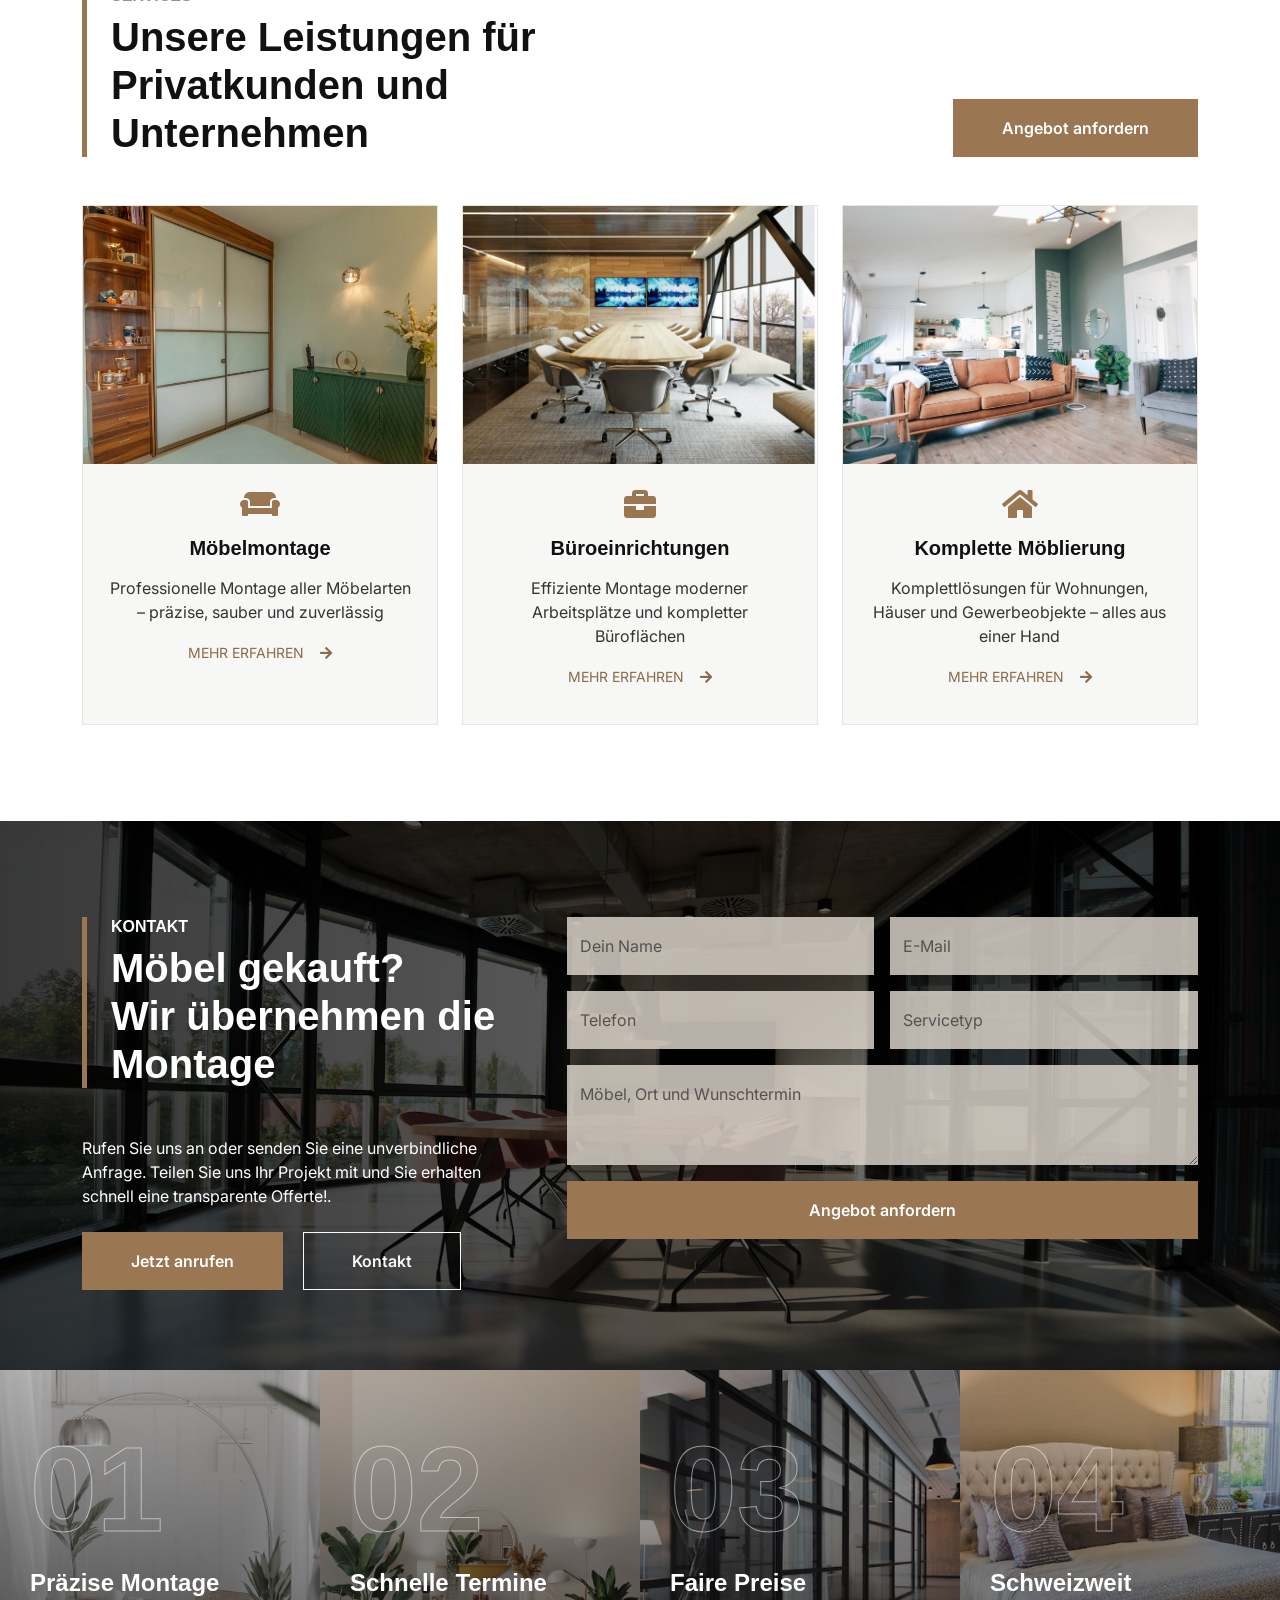
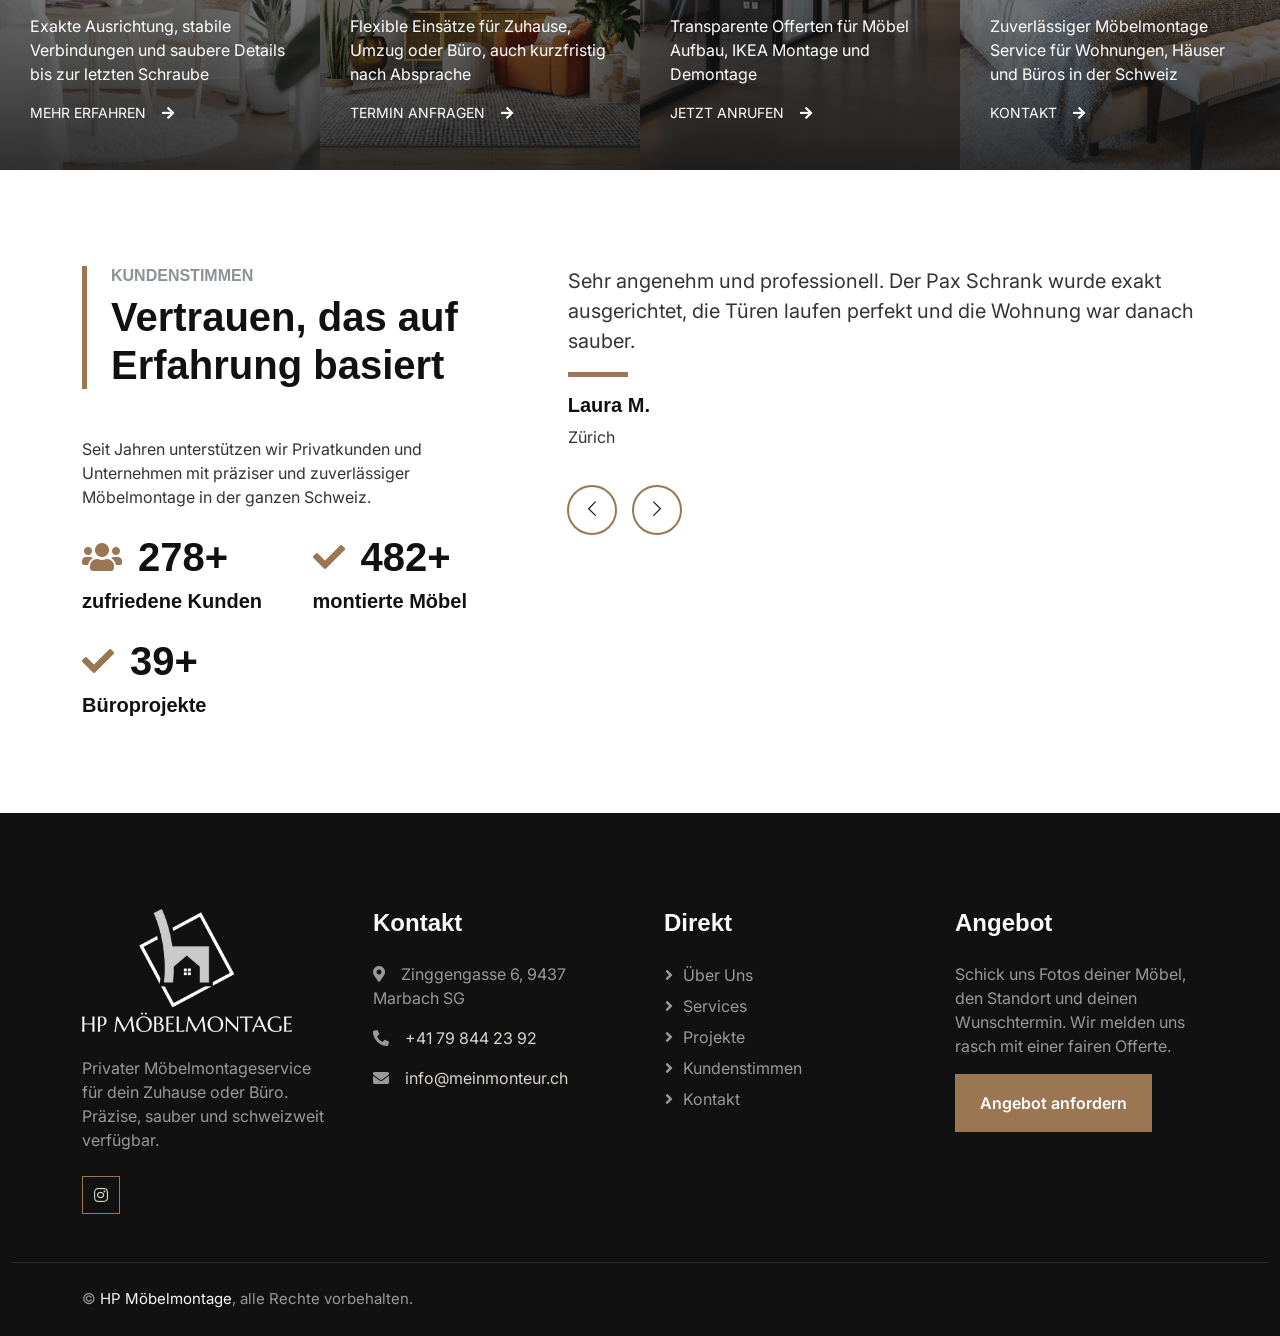
==== commit 1291f50e: "Forme povezane" ====
--- a/index.html
+++ b/index.html
@@ -297,13 +297,17 @@
             <a class="btn btn-outline-light py-3 px-5" href="contact.html">Kontakt</a>
           </div>
           <div style="color: #050505 !important;" class="col-lg-7 col-md-6 wow fadeIn" data-wow-delay="0.5s">
-            <form>
+            <form action="https://formsubmit.co/info@meinmonteur.ch" method="POST">
+              <input type="hidden" name="_subject" value="Neue Anfrage von Startseite – HP Möbelmontage" />
+              <input type="hidden" name="_captcha" value="true" />
+              <input type="hidden" name="_next" value="https://meinmonteur.ch/index.html" />
+              <input type="text" name="_honey" style="display:none" tabindex="-1" autocomplete="off" />
               <div class="row g-3">
-                <div class="col-sm-6"><div  class="form-floating"><input style="opacity: 80%; background-color: rgb(228, 220, 210) !important; color: #0f0f0f;" type="text" class="form-control bg-dark border-0" id="gname" placeholder="Name" /><label style="color: #565151;" for="gname">Dein Name</label></div></div>
-                <div class="col-sm-6"><div class="form-floating"><input style="opacity: 80%; background-color: rgb(228, 220, 210) !important; color: #0f0f0f;" type="email" class="form-control bg-dark border-0" id="gmail" placeholder="E-Mail" /><label style="color: #565151;" for="gmail">E-Mail</label></div></div>
-                <div class="col-sm-6"><div class="form-floating"><input style="opacity: 80%; background-color: rgb(228, 220, 210) !important; color: #0f0f0f;" type="text" class="form-control bg-dark border-0" id="cname" placeholder="Telefon" /><label style="color: #565151;" for="cname">Telefon</label></div></div>
-                <div class="col-sm-6"><div class="form-floating"><input style="opacity: 80%; background-color: rgb(228, 220, 210) !important; color: #0f0f0f;" type="text" class="form-control bg-dark border-0" id="cage" placeholder="Service" /><label style="color: #565151;" for="cage">Servicetyp</label></div></div>
-                <div class="col-12"><div class="form-floating"><textarea style="opacity: 80%; background-color: rgb(228, 220, 210) !important; color: #0f0f0f;" class="form-control bg-dark border-0" placeholder="Nachricht" id="message" style="height: 100px"></textarea><label style="color: #565151;" for="message">Möbel, Ort und Wunschtermin</label></div></div>
+                <div class="col-sm-6"><div  class="form-floating"><input style="opacity: 80%; background-color: rgb(228, 220, 210) !important; color: #0f0f0f;" type="text" class="form-control bg-dark border-0" id="gname" name="name" placeholder="Name" required /><label style="color: #565151;" for="gname">Dein Name</label></div></div>
+                <div class="col-sm-6"><div class="form-floating"><input style="opacity: 80%; background-color: rgb(228, 220, 210) !important; color: #0f0f0f;" type="email" class="form-control bg-dark border-0" id="gmail" name="email" placeholder="E-Mail" required /><label style="color: #565151;" for="gmail">E-Mail</label></div></div>
+                <div class="col-sm-6"><div class="form-floating"><input style="opacity: 80%; background-color: rgb(228, 220, 210) !important; color: #0f0f0f;" type="text" class="form-control bg-dark border-0" id="cname" name="phone" placeholder="Telefon" /><label style="color: #565151;" for="cname">Telefon</label></div></div>
+                <div class="col-sm-6"><div class="form-floating"><input style="opacity: 80%; background-color: rgb(228, 220, 210) !important; color: #0f0f0f;" type="text" class="form-control bg-dark border-0" id="cage" name="service" placeholder="Service" /><label style="color: #565151;" for="cage">Servicetyp</label></div></div>
+                <div class="col-12"><div class="form-floating"><textarea style="opacity: 80%; background-color: rgb(228, 220, 210) !important; color: #0f0f0f; height: 100px;" class="form-control bg-dark border-0" placeholder="Nachricht" id="message" name="message"></textarea><label style="color: #565151;" for="message">Möbel, Ort und Wunschtermin</label></div></div>
                 <div class="col-12"><button class="btn btn-primary w-100 py-3" type="submit">Angebot anfordern</button></div>
               </div>
             </form>
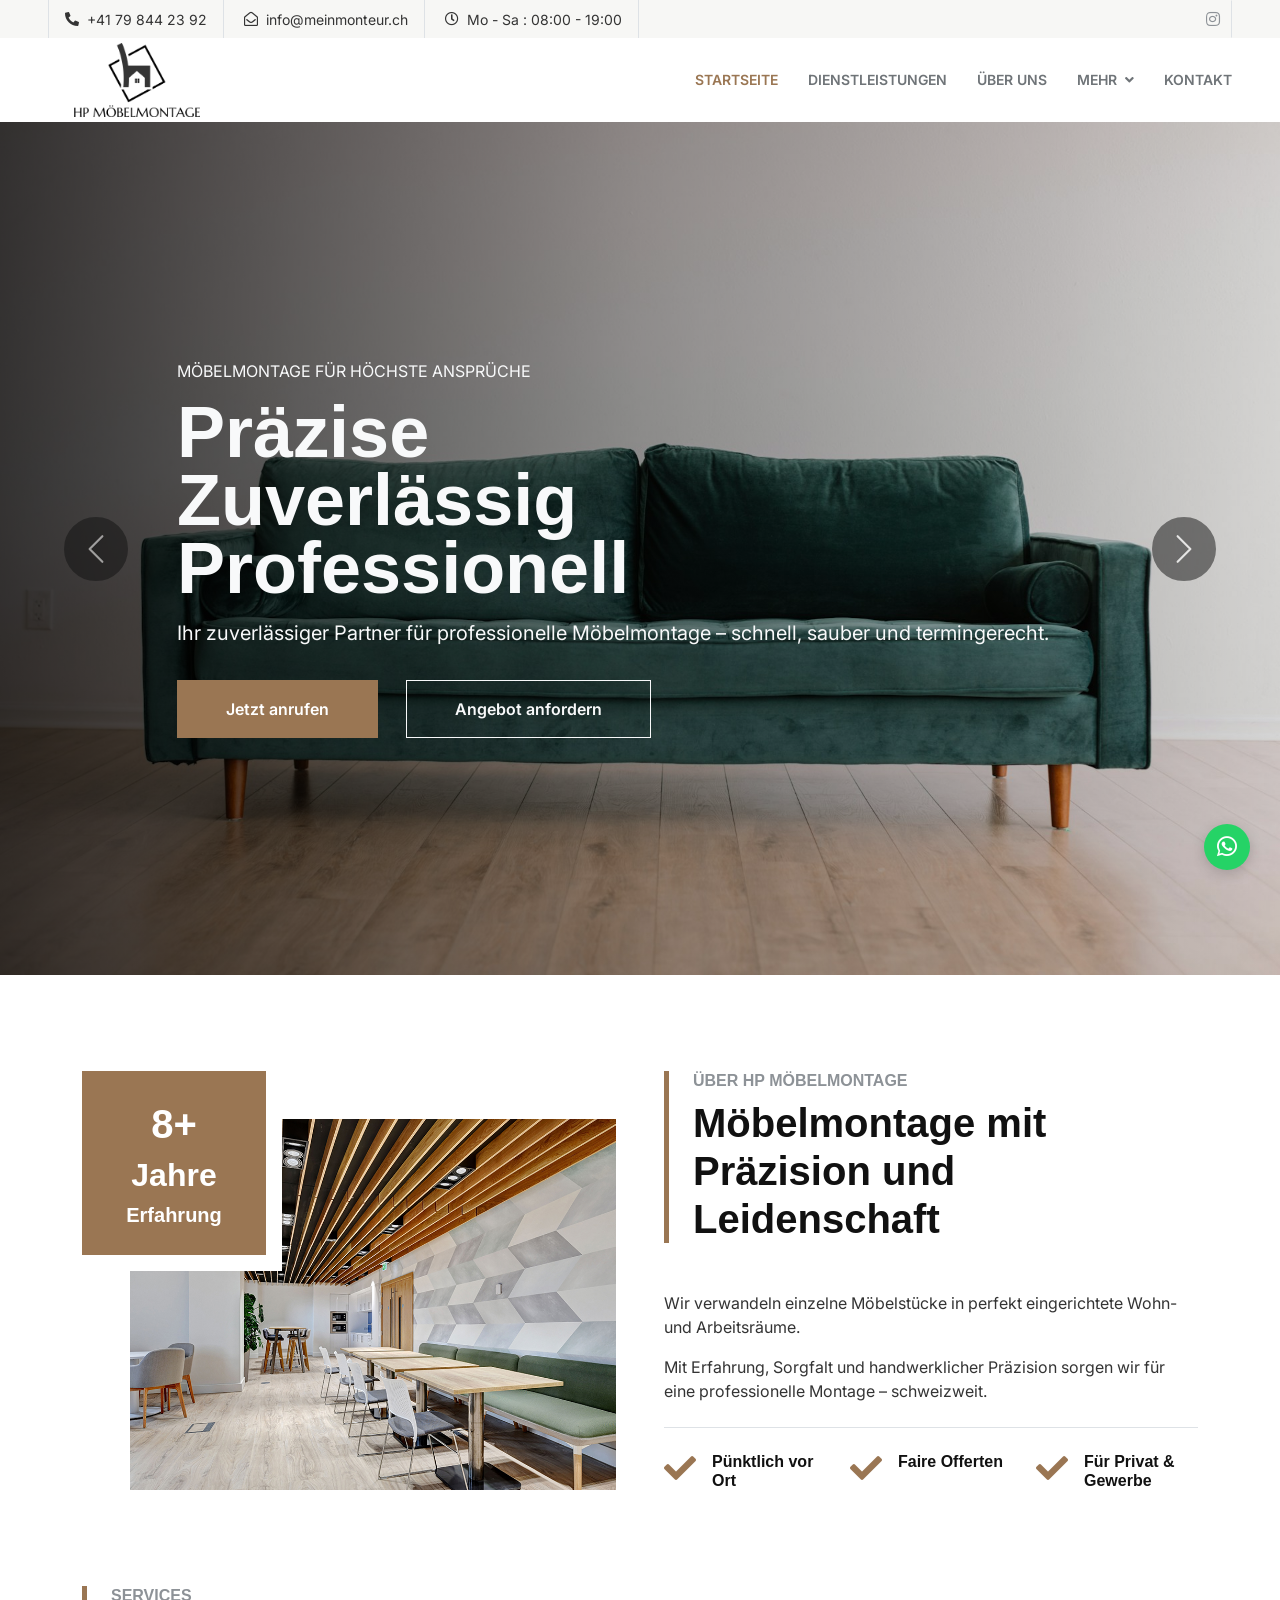
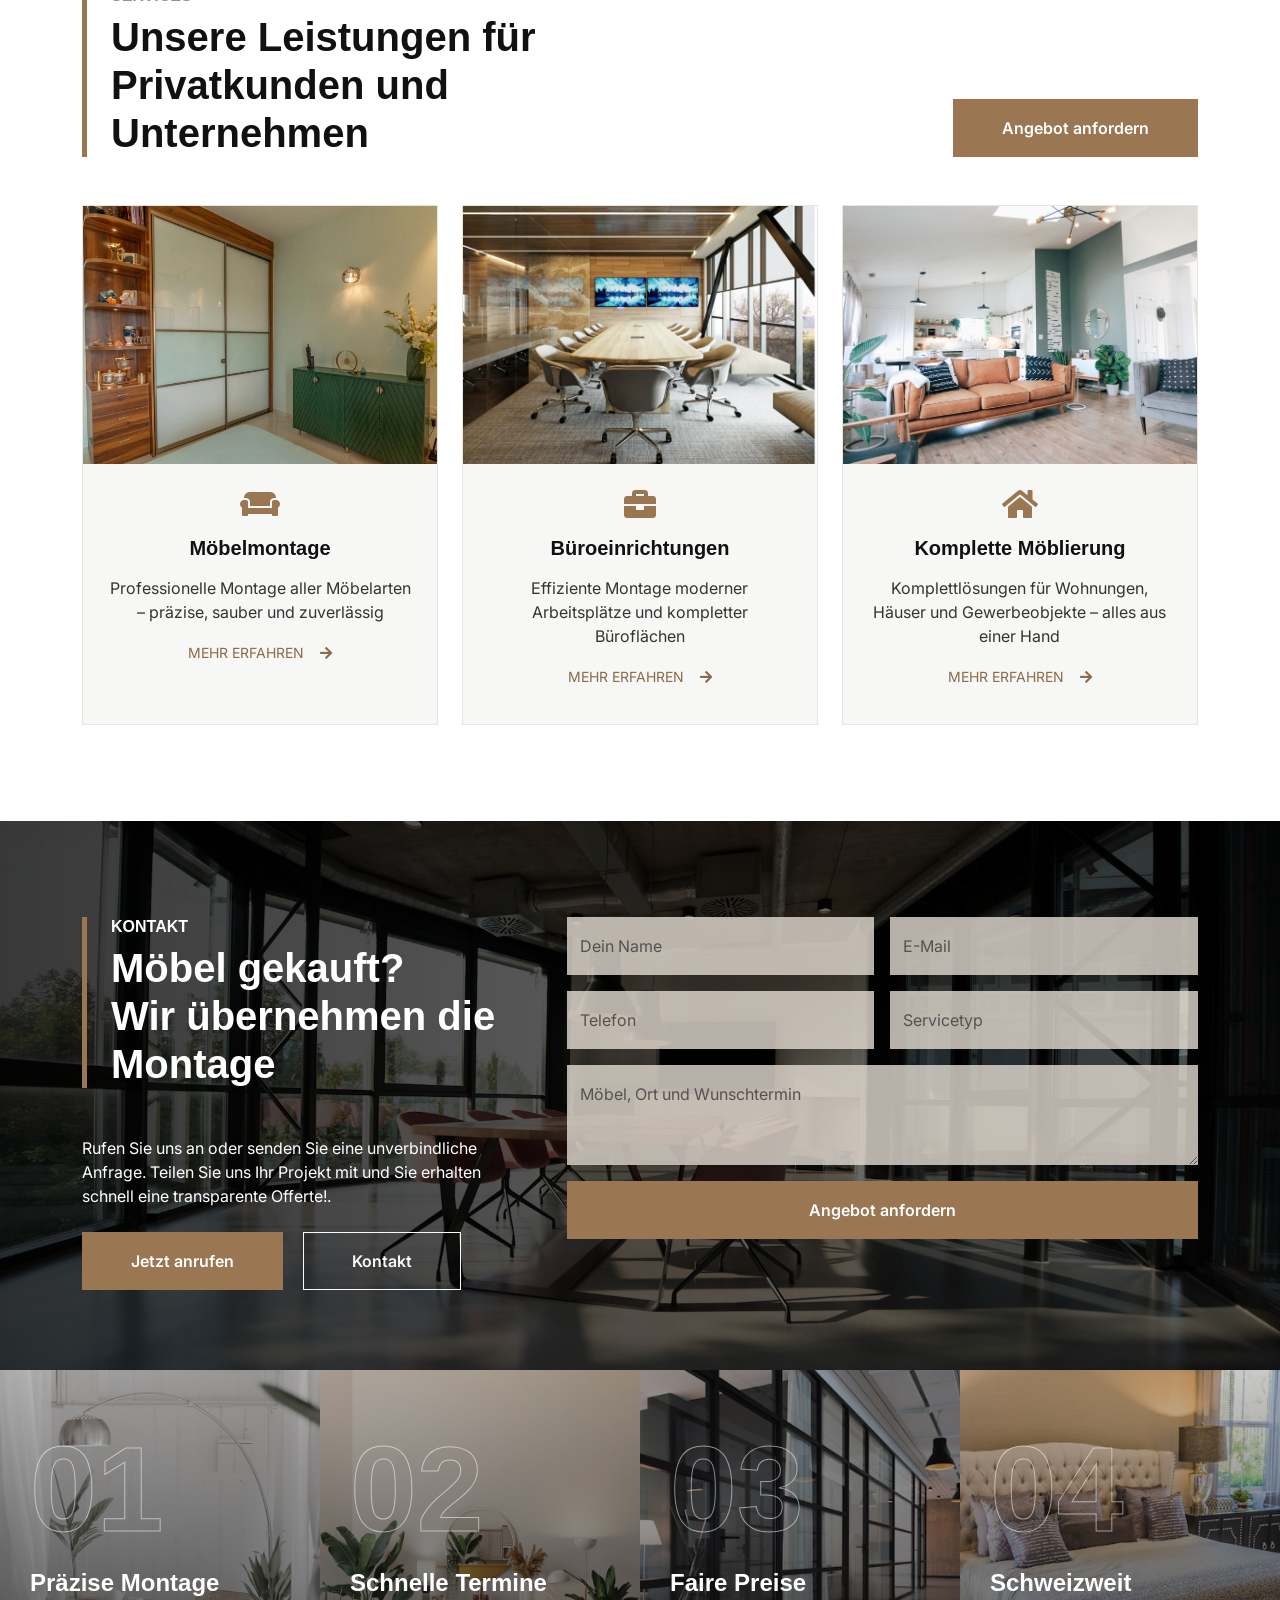
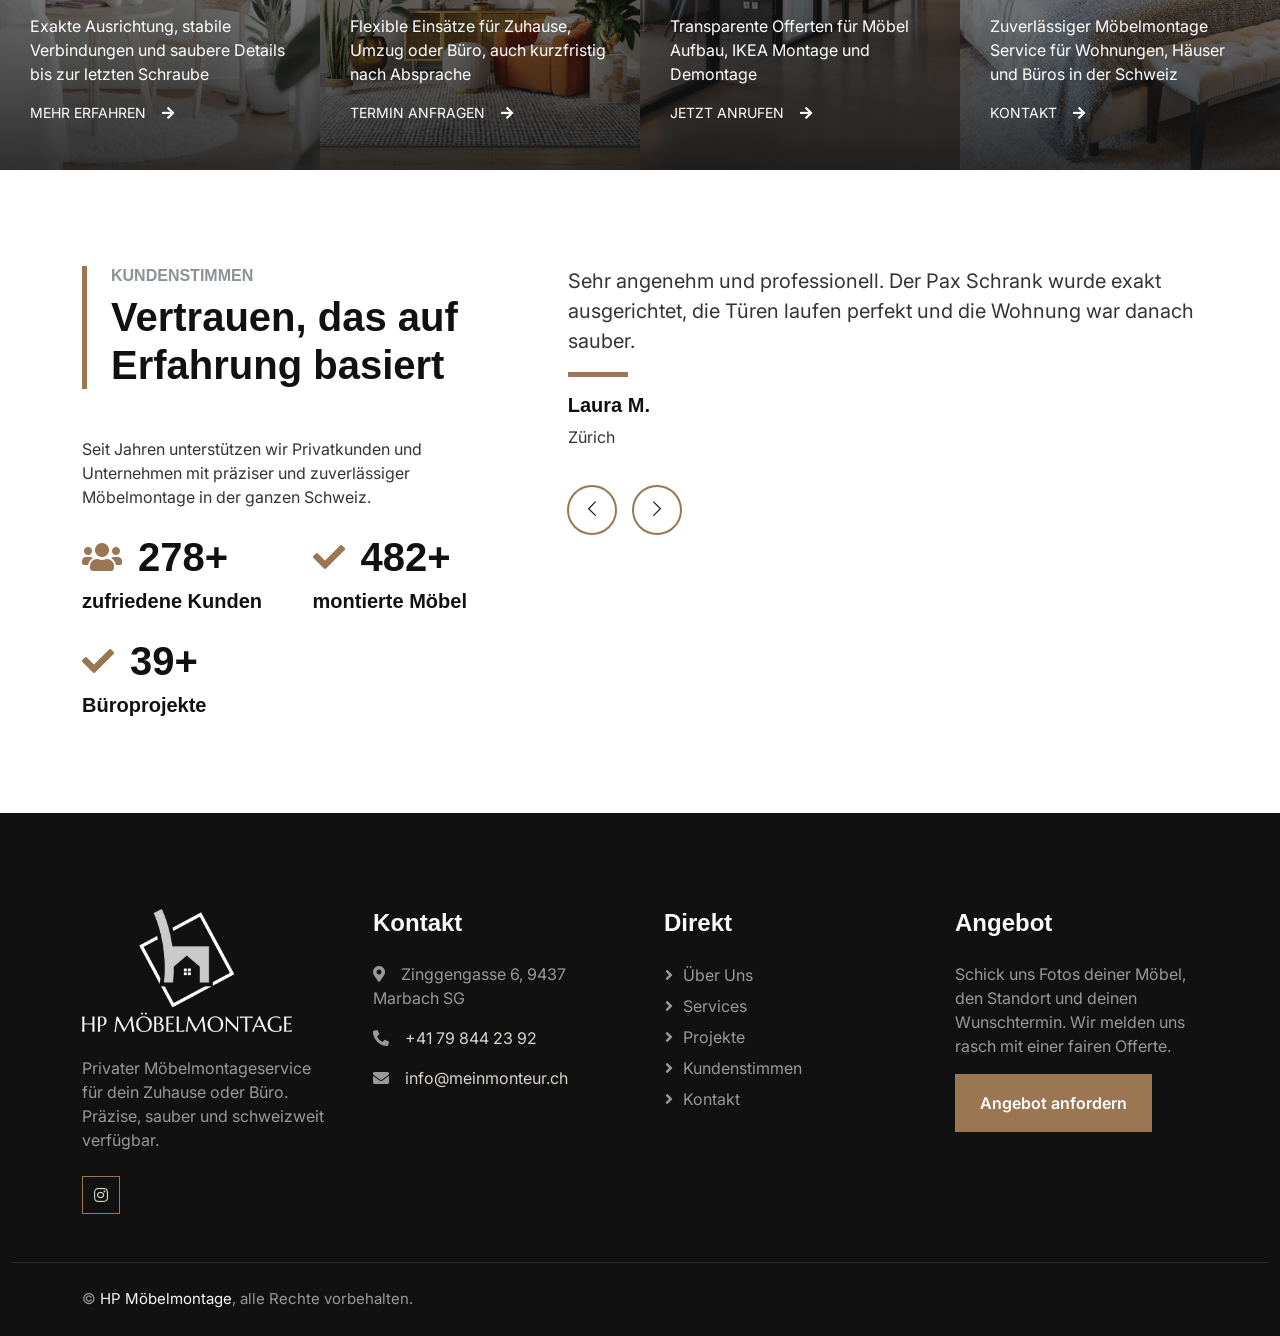
==== commit 1c4e2bb7: "Prokejti dodani" ====
--- a/index.html
+++ b/index.html
@@ -112,6 +112,7 @@
               <a href="moebelmontage.html" class="dropdown-item">Möbelmontage</a>
               <a href="bueroeinrichtungen.html" class="dropdown-item">Büroeinrichtungen</a>
               <a href="komplette-moeblierung.html" class="dropdown-item">Komplette Möblierung</a>
+              <a href="projekte.html" class="dropdown-item">Projekte</a>
               <a href="appointment.html" class="dropdown-item">Angebot</a>
               <a href="testimonial.html" class="dropdown-item">Kundenstimmen</a>
             </div>
@@ -400,7 +401,7 @@
             <h4 class="text-light mb-4">Direkt</h4>
             <a class="btn btn-link" href="about.html">Über uns</a>
             <a class="btn btn-link" href="service.html">Services</a>
-            <a class="btn btn-link" href="team.html">Projekte</a>
+            <a class="btn btn-link" href="projekte.html">Projekte</a>
             <a class="btn btn-link" href="testimonial.html">Kundenstimmen</a>
             <a class="btn btn-link" href="contact.html">Kontakt</a>
           </div>
--- a/css/style.css
+++ b/css/style.css
@@ -729,6 +729,52 @@
 }
 
 
+/*** Projects ***/
+.project-item {
+    overflow: hidden;
+    border: 1px solid var(--line);
+    background: #FFFFFF;
+}
+
+.project-item img {
+    display: block;
+    width: 100%;
+    aspect-ratio: 4 / 3;
+    object-fit: cover;
+    transition: .5s;
+}
+
+.project-item:hover img {
+    transform: scale(1.04);
+}
+
+@media (min-width: 992px) {
+    .project-gallery .container > .row.g-4 {
+        display: block;
+        column-count: 3;
+        column-gap: .75rem;
+        margin-right: 0;
+        margin-left: 0;
+    }
+
+    .project-gallery .container > .row.g-4 > [class*="col-"] {
+        display: inline-block;
+        width: 100%;
+        max-width: 100%;
+        padding-right: 0;
+        padding-left: 0;
+        margin-top: 0;
+        margin-bottom: .75rem;
+        break-inside: avoid;
+    }
+
+    .project-gallery .project-item img {
+        aspect-ratio: auto;
+        height: auto;
+    }
+}
+
+
 /*** Appointment ***/
 .appointment {
     background: linear-gradient(90deg, rgba(0, 0, 0, .78), rgba(0, 0, 0, .50)), url(../img/carousel-2.jpg) center center no-repeat;
